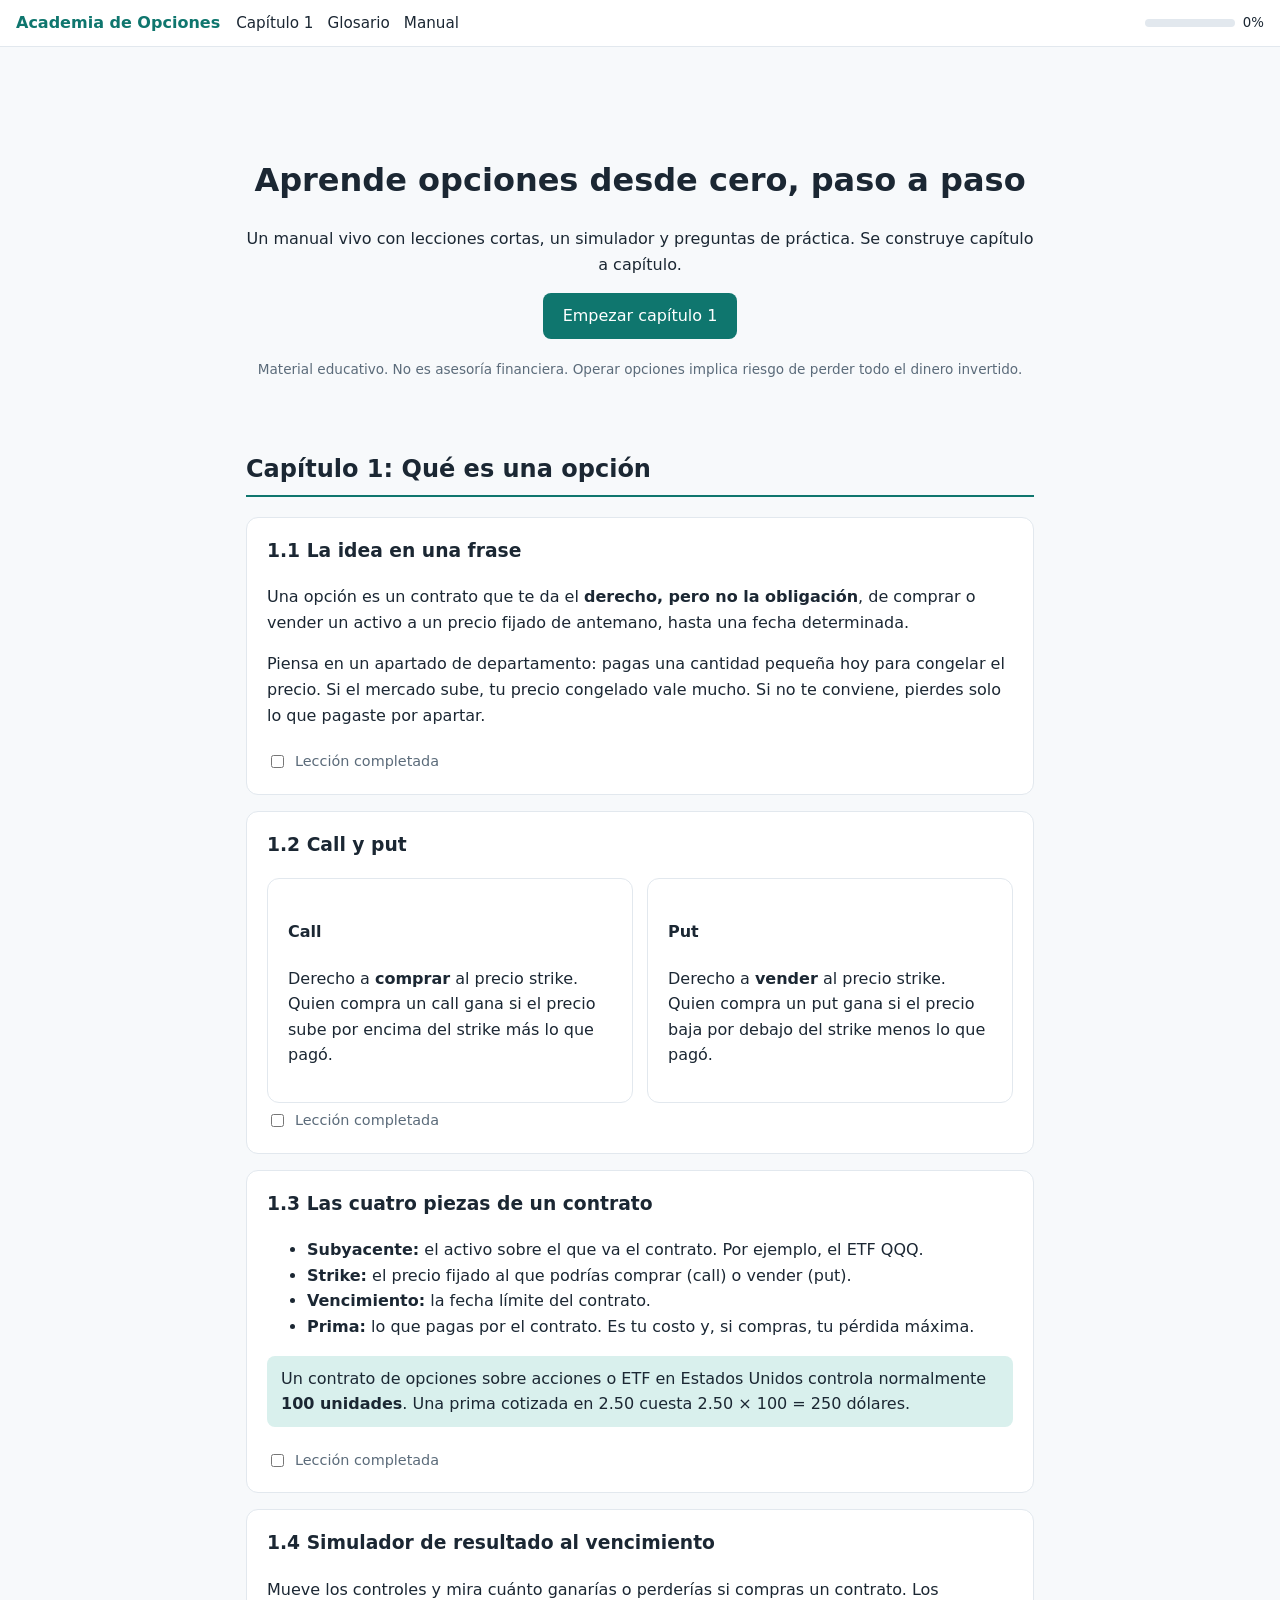
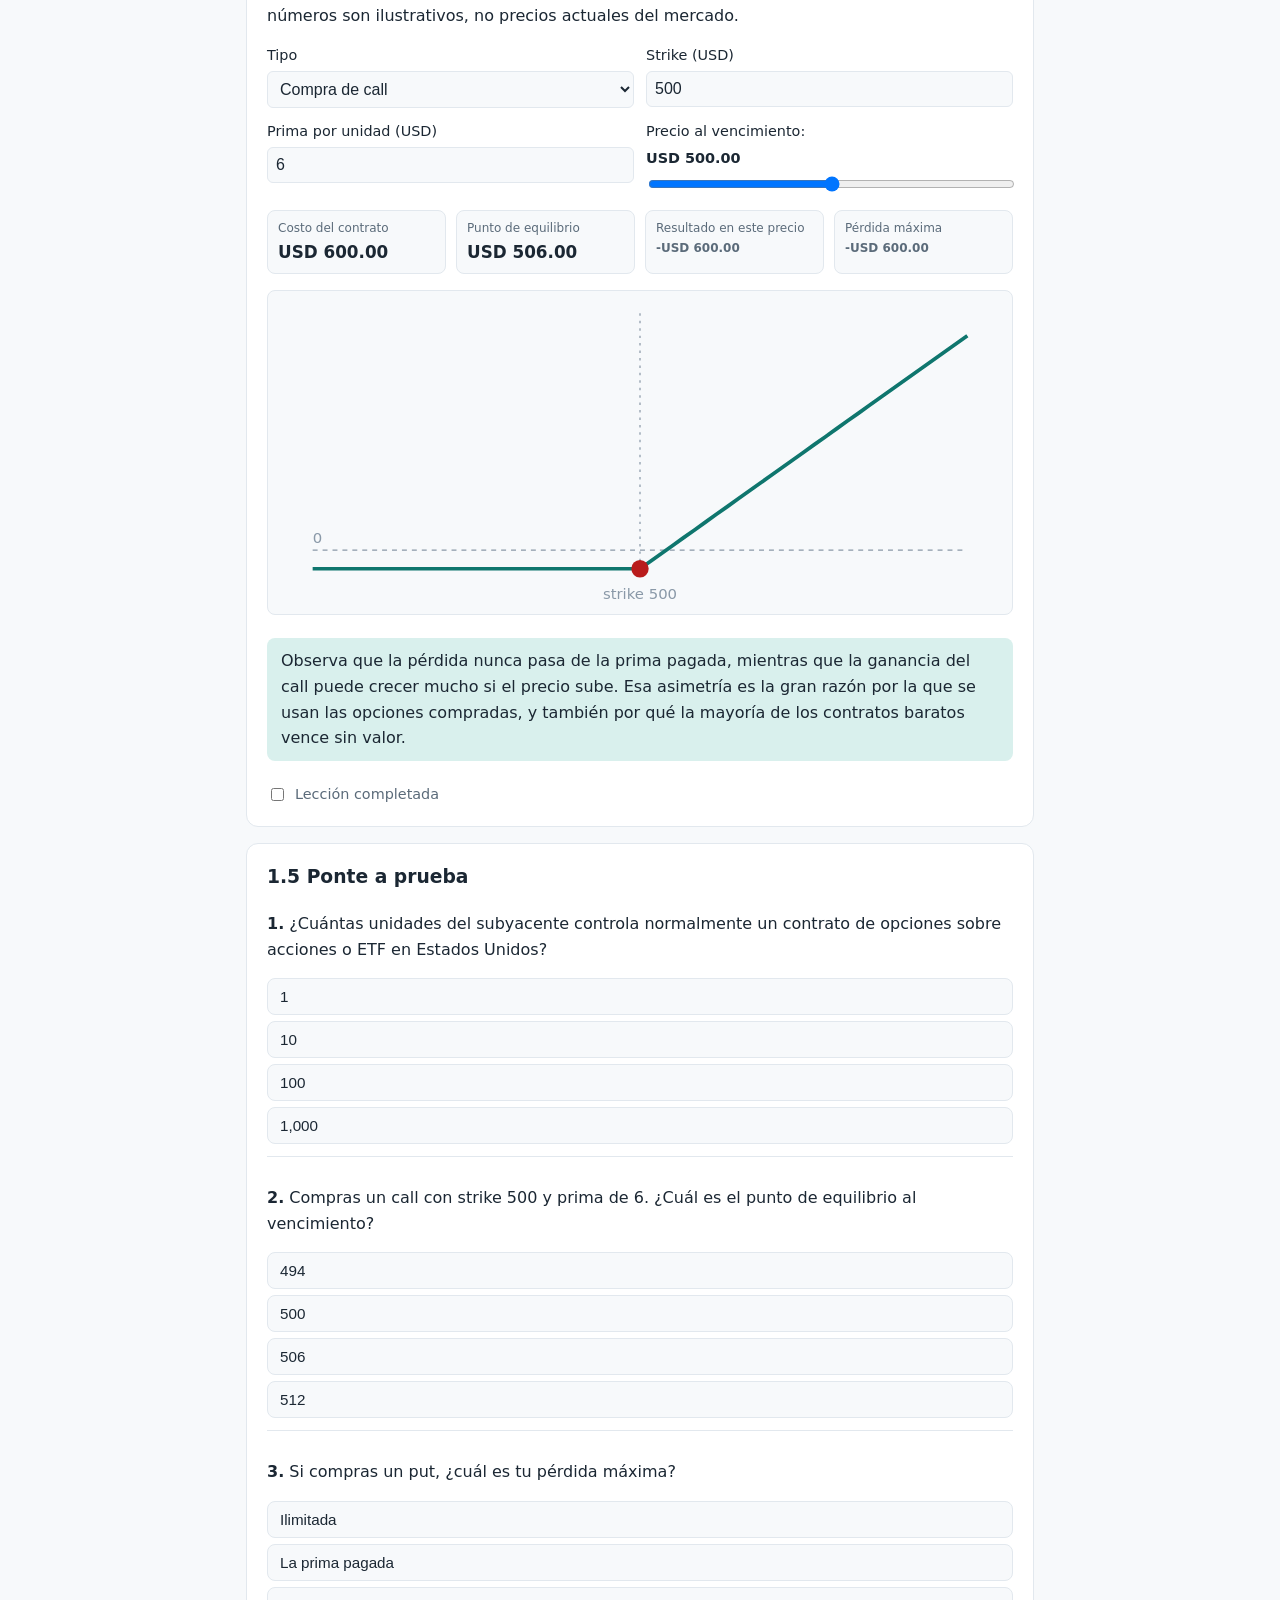
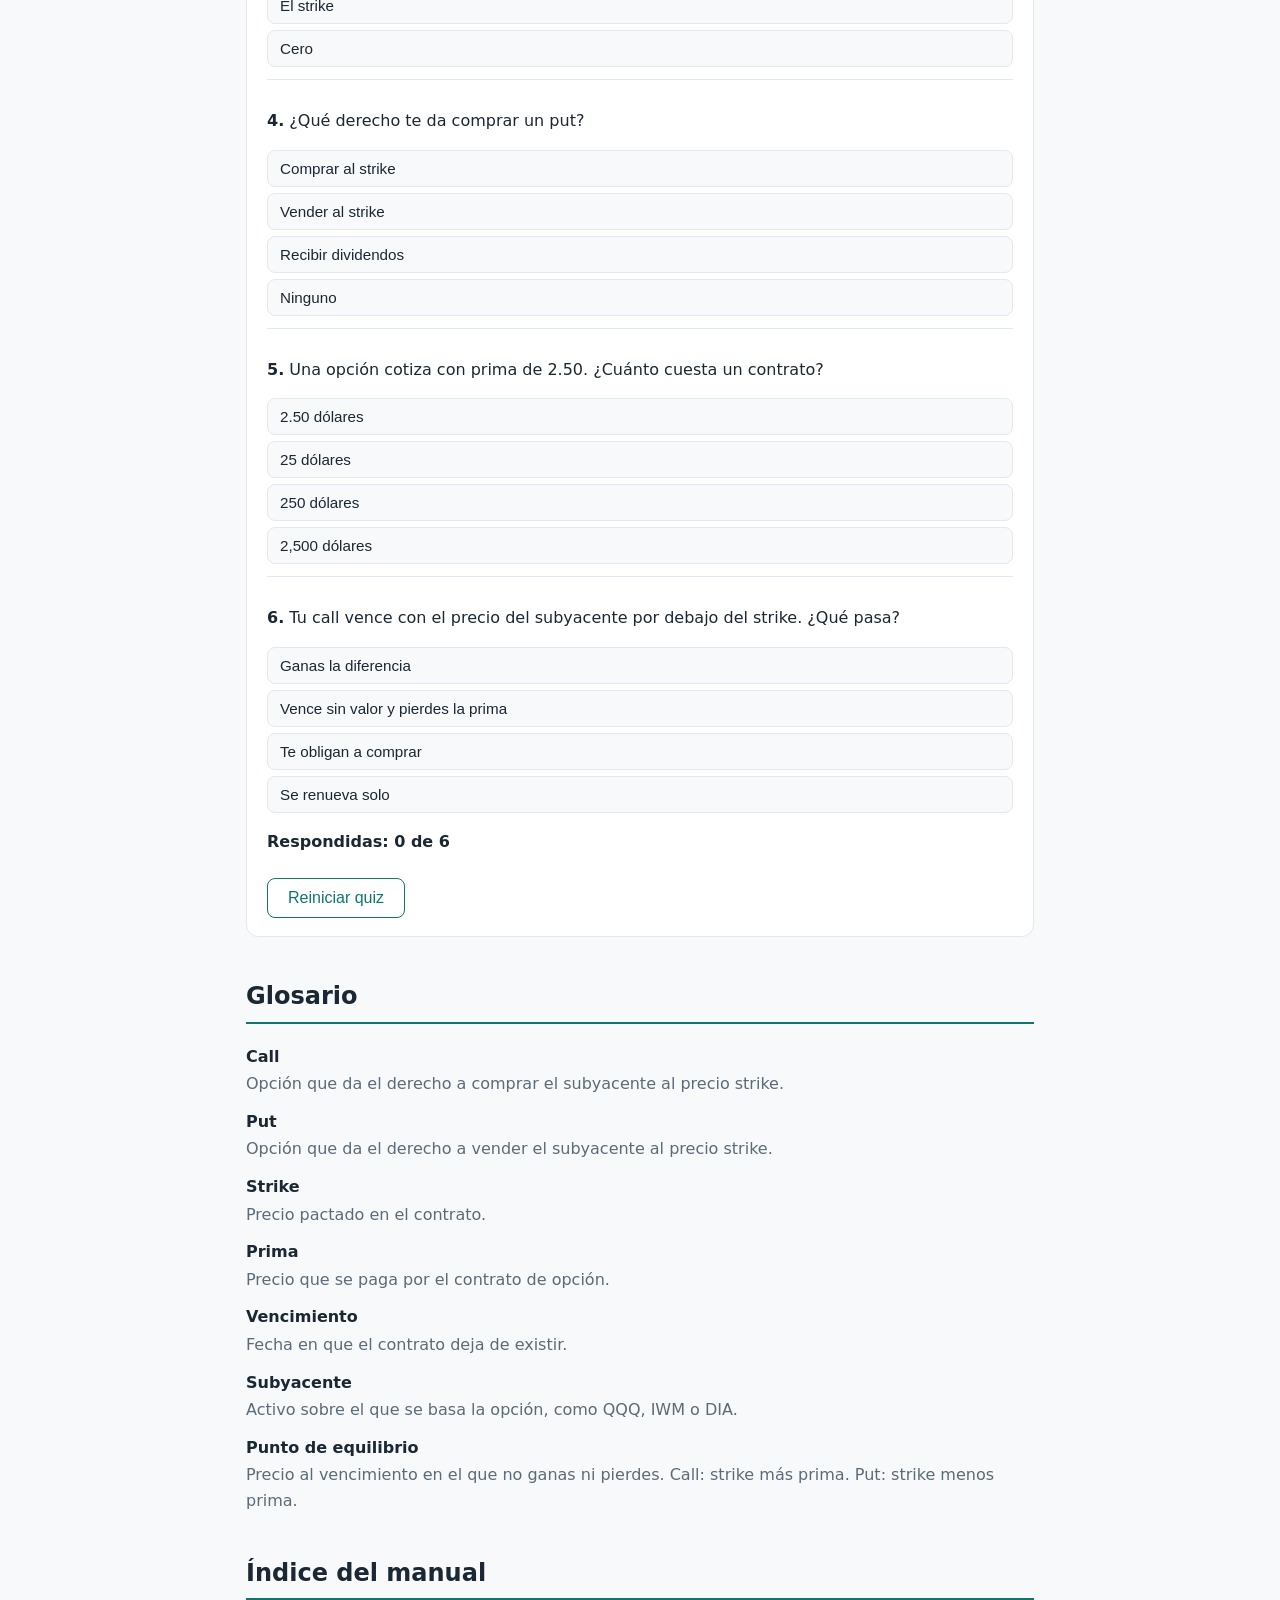
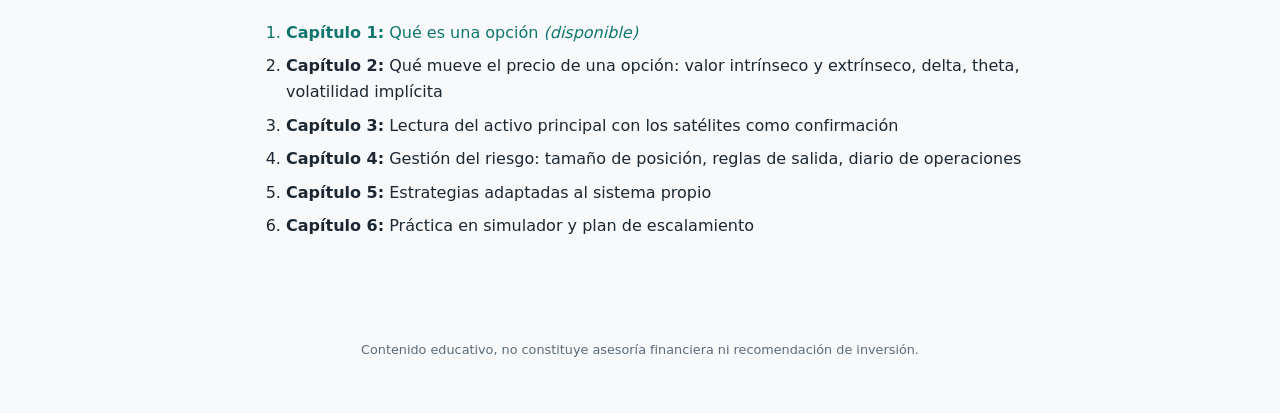
==== index.html @ bc7ed842 "Add files via upload" ====
<!doctype html>
<html lang="es">
<head>
  <meta charset="utf-8">
  <meta name="viewport" content="width=device-width, initial-scale=1">
  <title>Academia de Opciones</title>
  <meta name="description" content="Manual interactivo para aprender trading de opciones paso a paso.">
  <link rel="stylesheet" href="styles.css">
</head>
<body>
  <header class="topbar">
    <a class="brand" href="#inicio">Academia de Opciones</a>
    <nav>
      <a href="#cap1">Capítulo 1</a>
      <a href="#glosario">Glosario</a>
      <a href="#manual">Manual</a>
    </nav>
    <div class="progress-wrap" title="Tu progreso">
      <div class="progress-bar"><span id="progressFill"></span></div>
      <small id="progressText">0%</small>
    </div>
  </header>

  <main>
    <section id="inicio" class="hero">
      <h1>Aprende opciones desde cero, paso a paso</h1>
      <p>Un manual vivo con lecciones cortas, un simulador y preguntas de práctica. Se construye capítulo a capítulo.</p>
      <a class="btn" href="#cap1">Empezar capítulo 1</a>
      <p class="notice">Material educativo. No es asesoría financiera. Operar opciones implica riesgo de perder todo el dinero invertido.</p>
    </section>

    <section id="cap1">
      <h2>Capítulo 1: Qué es una opción</h2>

      <article class="lesson" data-lesson="1.1">
        <h3>1.1 La idea en una frase</h3>
        <p>Una opción es un contrato que te da el <strong>derecho, pero no la obligación</strong>, de comprar o vender un activo a un precio fijado de antemano, hasta una fecha determinada.</p>
        <p>Piensa en un apartado de departamento: pagas una cantidad pequeña hoy para congelar el precio. Si el mercado sube, tu precio congelado vale mucho. Si no te conviene, pierdes solo lo que pagaste por apartar.</p>
        <label class="done"><input type="checkbox"> Lección completada</label>
      </article>

      <article class="lesson" data-lesson="1.2">
        <h3>1.2 Call y put</h3>
        <div class="grid2">
          <div class="card">
            <h4>Call</h4>
            <p>Derecho a <strong>comprar</strong> al precio strike. Quien compra un call gana si el precio sube por encima del strike más lo que pagó.</p>
          </div>
          <div class="card">
            <h4>Put</h4>
            <p>Derecho a <strong>vender</strong> al precio strike. Quien compra un put gana si el precio baja por debajo del strike menos lo que pagó.</p>
          </div>
        </div>
        <label class="done"><input type="checkbox"> Lección completada</label>
      </article>

      <article class="lesson" data-lesson="1.3">
        <h3>1.3 Las cuatro piezas de un contrato</h3>
        <ul>
          <li><strong>Subyacente:</strong> el activo sobre el que va el contrato. Por ejemplo, el ETF QQQ.</li>
          <li><strong>Strike:</strong> el precio fijado al que podrías comprar (call) o vender (put).</li>
          <li><strong>Vencimiento:</strong> la fecha límite del contrato.</li>
          <li><strong>Prima:</strong> lo que pagas por el contrato. Es tu costo y, si compras, tu pérdida máxima.</li>
        </ul>
        <p class="tip">Un contrato de opciones sobre acciones o ETF en Estados Unidos controla normalmente <strong>100 unidades</strong>. Una prima cotizada en 2.50 cuesta 2.50 × 100 = 250 dólares.</p>
        <label class="done"><input type="checkbox"> Lección completada</label>
      </article>

      <article class="lesson" data-lesson="1.4">
        <h3>1.4 Simulador de resultado al vencimiento</h3>
        <p>Mueve los controles y mira cuánto ganarías o perderías si compras un contrato. Los números son ilustrativos, no precios actuales del mercado.</p>
        <div class="sim">
          <div class="controls">
            <label>Tipo
              <select id="simType">
                <option value="call">Compra de call</option>
                <option value="put">Compra de put</option>
              </select>
            </label>
            <label>Strike (USD)
              <input id="simStrike" type="number" value="500" min="1" step="1">
            </label>
            <label>Prima por unidad (USD)
              <input id="simPrem" type="number" value="6" min="0.01" step="0.05">
            </label>
            <label>Precio al vencimiento: <strong id="simPriceLabel"></strong>
              <input id="simPrice" type="range">
            </label>
          </div>
          <div class="results">
            <div><span>Costo del contrato</span><strong id="rCost"></strong></div>
            <div><span>Punto de equilibrio</span><strong id="rBE"></strong></div>
            <div><span>Resultado en este precio</span><strong id="rPnL"></strong></div>
            <div><span>Pérdida máxima</span><strong id="rMaxLoss"></strong></div>
          </div>
          <svg id="simChart" viewBox="0 0 600 260" role="img" aria-label="Gráfica de ganancia o pérdida al vencimiento"></svg>
        </div>
        <p class="tip">Observa que la pérdida nunca pasa de la prima pagada, mientras que la ganancia del call puede crecer mucho si el precio sube. Esa asimetría es la gran razón por la que se usan las opciones compradas, y también por qué la mayoría de los contratos baratos vence sin valor.</p>
        <label class="done"><input type="checkbox"> Lección completada</label>
      </article>

      <article class="lesson" data-lesson="1.5">
        <h3>1.5 Ponte a prueba</h3>
        <div id="quiz"></div>
        <p id="quizScore" class="score"></p>
        <button class="btn secondary" id="quizReset" type="button">Reiniciar quiz</button>
      </article>
    </section>

    <section id="glosario">
      <h2>Glosario</h2>
      <dl>
        <dt>Call</dt><dd>Opción que da el derecho a comprar el subyacente al precio strike.</dd>
        <dt>Put</dt><dd>Opción que da el derecho a vender el subyacente al precio strike.</dd>
        <dt>Strike</dt><dd>Precio pactado en el contrato.</dd>
        <dt>Prima</dt><dd>Precio que se paga por el contrato de opción.</dd>
        <dt>Vencimiento</dt><dd>Fecha en que el contrato deja de existir.</dd>
        <dt>Subyacente</dt><dd>Activo sobre el que se basa la opción, como QQQ, IWM o DIA.</dd>
        <dt>Punto de equilibrio</dt><dd>Precio al vencimiento en el que no ganas ni pierdes. Call: strike más prima. Put: strike menos prima.</dd>
      </dl>
    </section>

    <section id="manual">
      <h2>Índice del manual</h2>
      <ol class="roadmap">
        <li class="open"><strong>Capítulo 1:</strong> Qué es una opción <em>(disponible)</em></li>
        <li><strong>Capítulo 2:</strong> Qué mueve el precio de una opción: valor intrínseco y extrínseco, delta, theta, volatilidad implícita</li>
        <li><strong>Capítulo 3:</strong> Lectura del activo principal con los satélites como confirmación</li>
        <li><strong>Capítulo 4:</strong> Gestión del riesgo: tamaño de posición, reglas de salida, diario de operaciones</li>
        <li><strong>Capítulo 5:</strong> Estrategias adaptadas al sistema propio</li>
        <li><strong>Capítulo 6:</strong> Práctica en simulador y plan de escalamiento</li>
      </ol>
    </section>
  </main>

  <footer>
    <p>Contenido educativo, no constituye asesoría financiera ni recomendación de inversión.</p>
  </footer>

  <script src="app.js"></script>
</body>
</html>
---- styles.css ----
:root {
  --bg: #f7f9fb;
  --card: #ffffff;
  --ink: #1b2733;
  --muted: #5b6b7a;
  --accent: #0f766e;
  --accent-soft: #d9f0ed;
  --good: #15803d;
  --bad: #b91c1c;
  --line: #e2e8ee;
}
@media (prefers-color-scheme: dark) {
  :root {
    --bg: #0f1720;
    --card: #17212c;
    --ink: #e6edf3;
    --muted: #9fb0c0;
    --accent: #2dd4bf;
    --accent-soft: #12332f;
    --good: #4ade80;
    --bad: #f87171;
    --line: #26323f;
  }
}
* { box-sizing: border-box; }
html { scroll-behavior: smooth; }
body {
  margin: 0;
  font-family: system-ui, -apple-system, "Segoe UI", Roboto, sans-serif;
  background: var(--bg);
  color: var(--ink);
  line-height: 1.6;
}
.topbar {
  position: sticky; top: 0; z-index: 10;
  display: flex; align-items: center; gap: 16px; flex-wrap: wrap;
  padding: 10px 16px;
  background: var(--card);
  border-bottom: 1px solid var(--line);
}
.brand { font-weight: 700; color: var(--accent); text-decoration: none; }
.topbar nav { display: flex; gap: 14px; flex: 1; }
.topbar nav a { color: var(--ink); text-decoration: none; font-size: 0.95rem; }
.progress-wrap { display: flex; align-items: center; gap: 8px; }
.progress-bar { width: 90px; height: 8px; background: var(--line); border-radius: 99px; overflow: hidden; }
.progress-bar span { display: block; height: 100%; width: 0; background: var(--accent); transition: width .3s; }
main { max-width: 820px; margin: 0 auto; padding: 0 16px 48px; }
section { margin-top: 40px; }
h1 { font-size: 2rem; line-height: 1.2; }
h2 { font-size: 1.5rem; border-bottom: 2px solid var(--accent); padding-bottom: 6px; }
h3 { margin-top: 0; }
.hero { text-align: center; padding: 48px 0 16px; }
.btn {
  display: inline-block; padding: 10px 20px; border: 0; border-radius: 8px;
  background: var(--accent); color: #fff; font-size: 1rem; cursor: pointer; text-decoration: none;
}
.btn.secondary { background: transparent; color: var(--accent); border: 1px solid var(--accent); margin-top: 8px; }
@media (prefers-color-scheme: dark) { .btn { color: #06201d; } }
.notice { color: var(--muted); font-size: 0.85rem; margin-top: 20px; }
.lesson, .card {
  background: var(--card); border: 1px solid var(--line); border-radius: 12px; padding: 18px 20px; margin: 16px 0;
}
.card { margin: 0; }
.grid2 { display: grid; grid-template-columns: 1fr 1fr; gap: 14px; }
@media (max-width: 600px) { .grid2 { grid-template-columns: 1fr; } }
.tip { background: var(--accent-soft); border-radius: 8px; padding: 10px 14px; }
.done { display: inline-flex; gap: 8px; align-items: center; color: var(--muted); font-size: 0.9rem; margin-top: 6px; }
.sim .controls { display: grid; grid-template-columns: 1fr 1fr; gap: 12px; }
@media (max-width: 600px) { .sim .controls { grid-template-columns: 1fr; } }
.sim label { display: flex; flex-direction: column; gap: 4px; font-size: 0.9rem; }
.sim input[type=number], .sim select {
  padding: 8px; border: 1px solid var(--line); border-radius: 6px; background: var(--bg); color: var(--ink); font-size: 1rem;
}
.sim input[type=range] { width: 100%; }
.results { display: grid; grid-template-columns: repeat(2, 1fr); gap: 10px; margin: 16px 0; }
@media (min-width: 700px) { .results { grid-template-columns: repeat(4, 1fr); } }
.results div { background: var(--bg); border: 1px solid var(--line); border-radius: 8px; padding: 8px 10px; }
.results span { display: block; font-size: 0.75rem; color: var(--muted); }
.results strong { font-size: 1.05rem; }
.pos { color: var(--good); }
.neg { color: var(--bad); }
#simChart { width: 100%; height: auto; background: var(--bg); border: 1px solid var(--line); border-radius: 8px; }
.q { border-top: 1px solid var(--line); padding-top: 12px; margin-top: 12px; }
.q:first-child { border-top: 0; margin-top: 0; padding-top: 0; }
.q .opt { display: block; width: 100%; text-align: left; margin: 6px 0; padding: 9px 12px; border: 1px solid var(--line); border-radius: 8px; background: var(--bg); color: var(--ink); font-size: 0.95rem; cursor: pointer; }
.q .opt.right { border-color: var(--good); background: var(--accent-soft); }
.q .opt.wrong { border-color: var(--bad); }
.q .why { font-size: 0.9rem; color: var(--muted); margin: 6px 0 0; }
.score { font-weight: 700; }
dt { font-weight: 700; margin-top: 12px; }
dd { margin: 2px 0 0; color: var(--muted); }
.roadmap li { margin: 8px 0; }
.roadmap li.open { color: var(--accent); }
footer { text-align: center; color: var(--muted); font-size: 0.8rem; padding: 24px 16px 40px; }
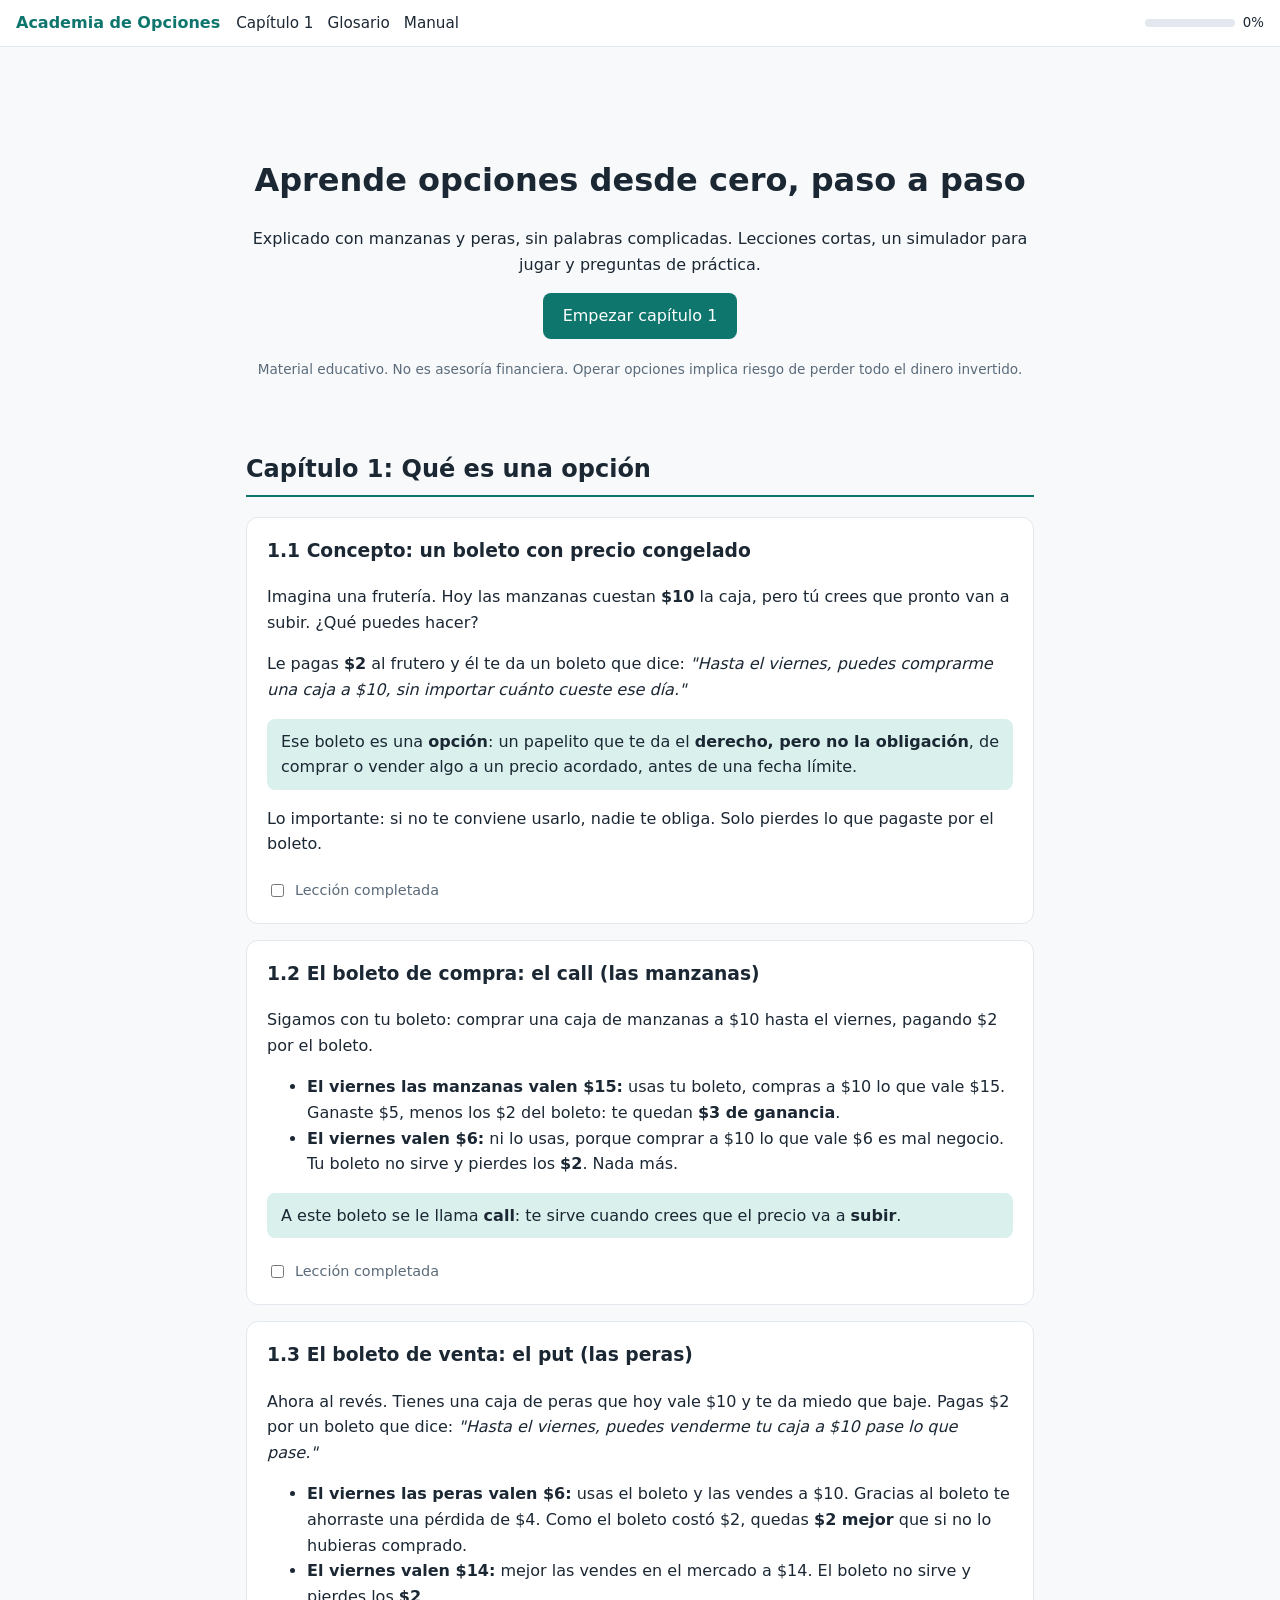
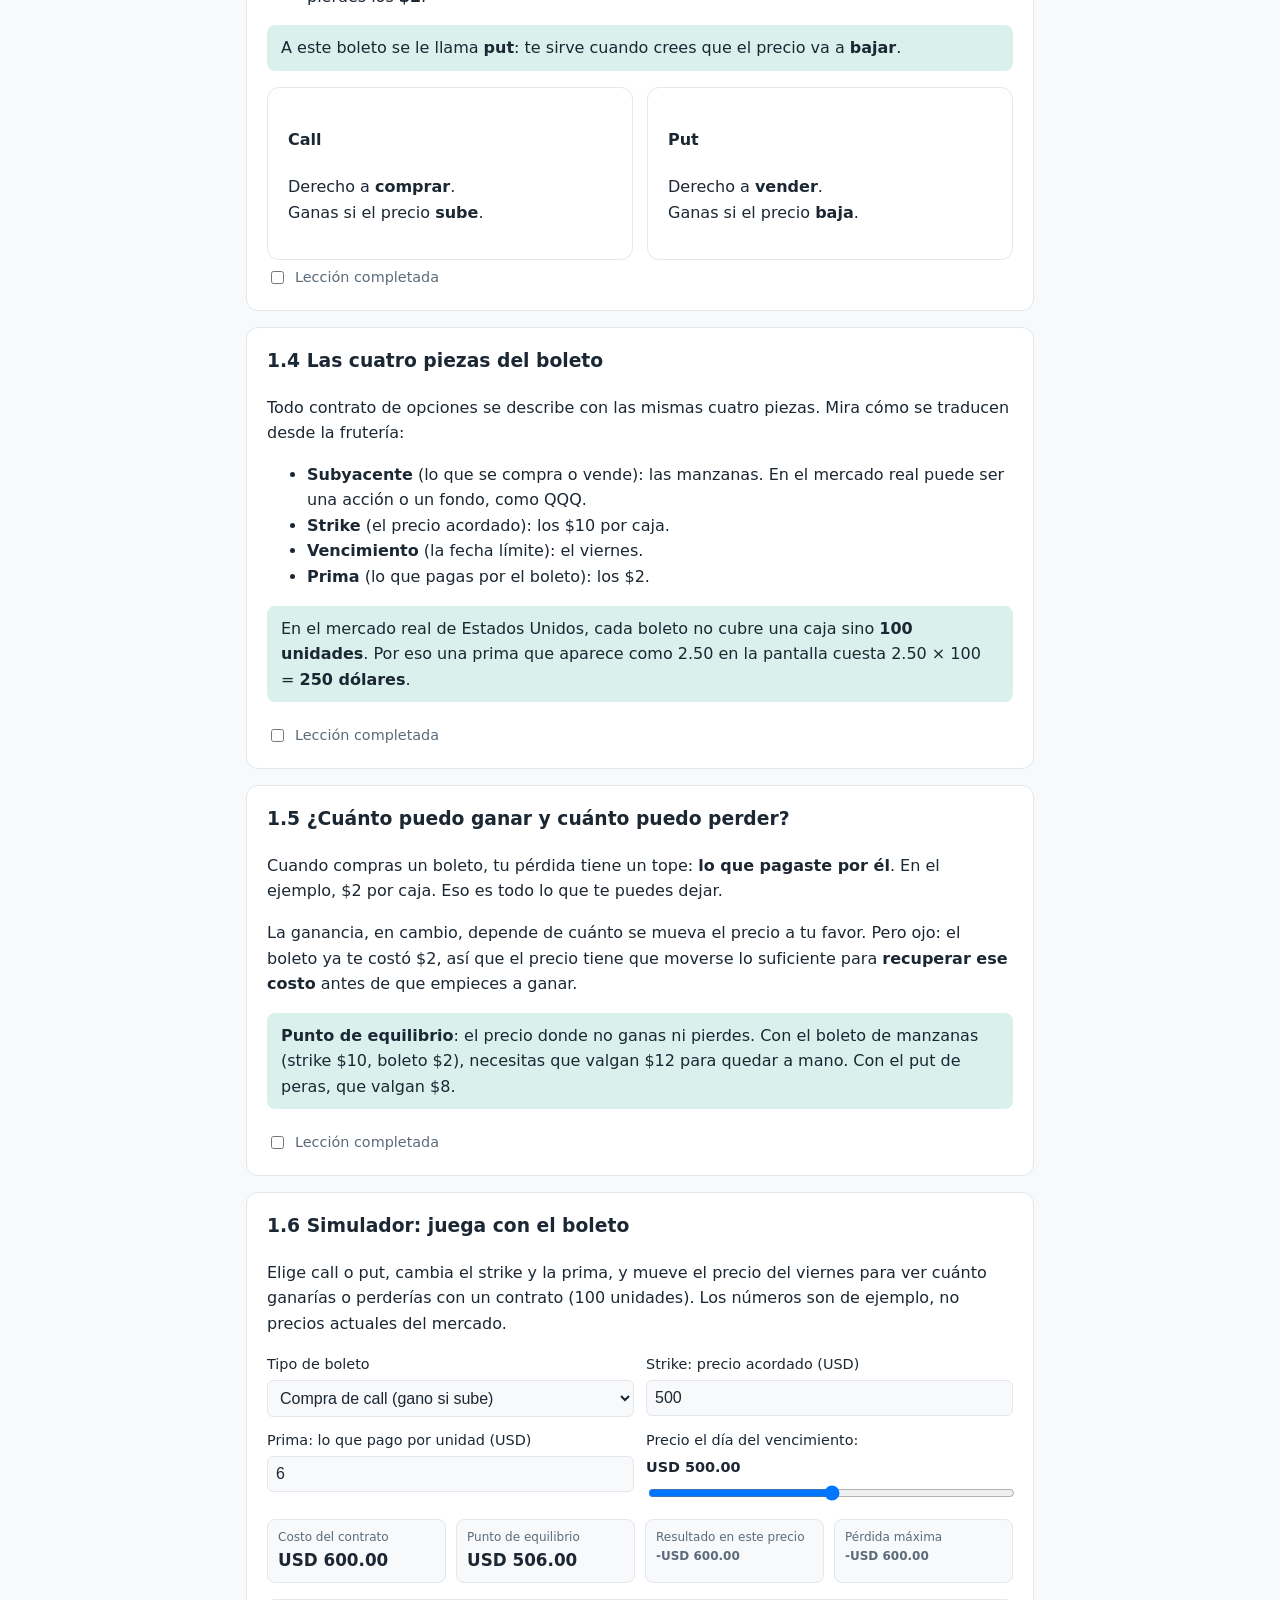
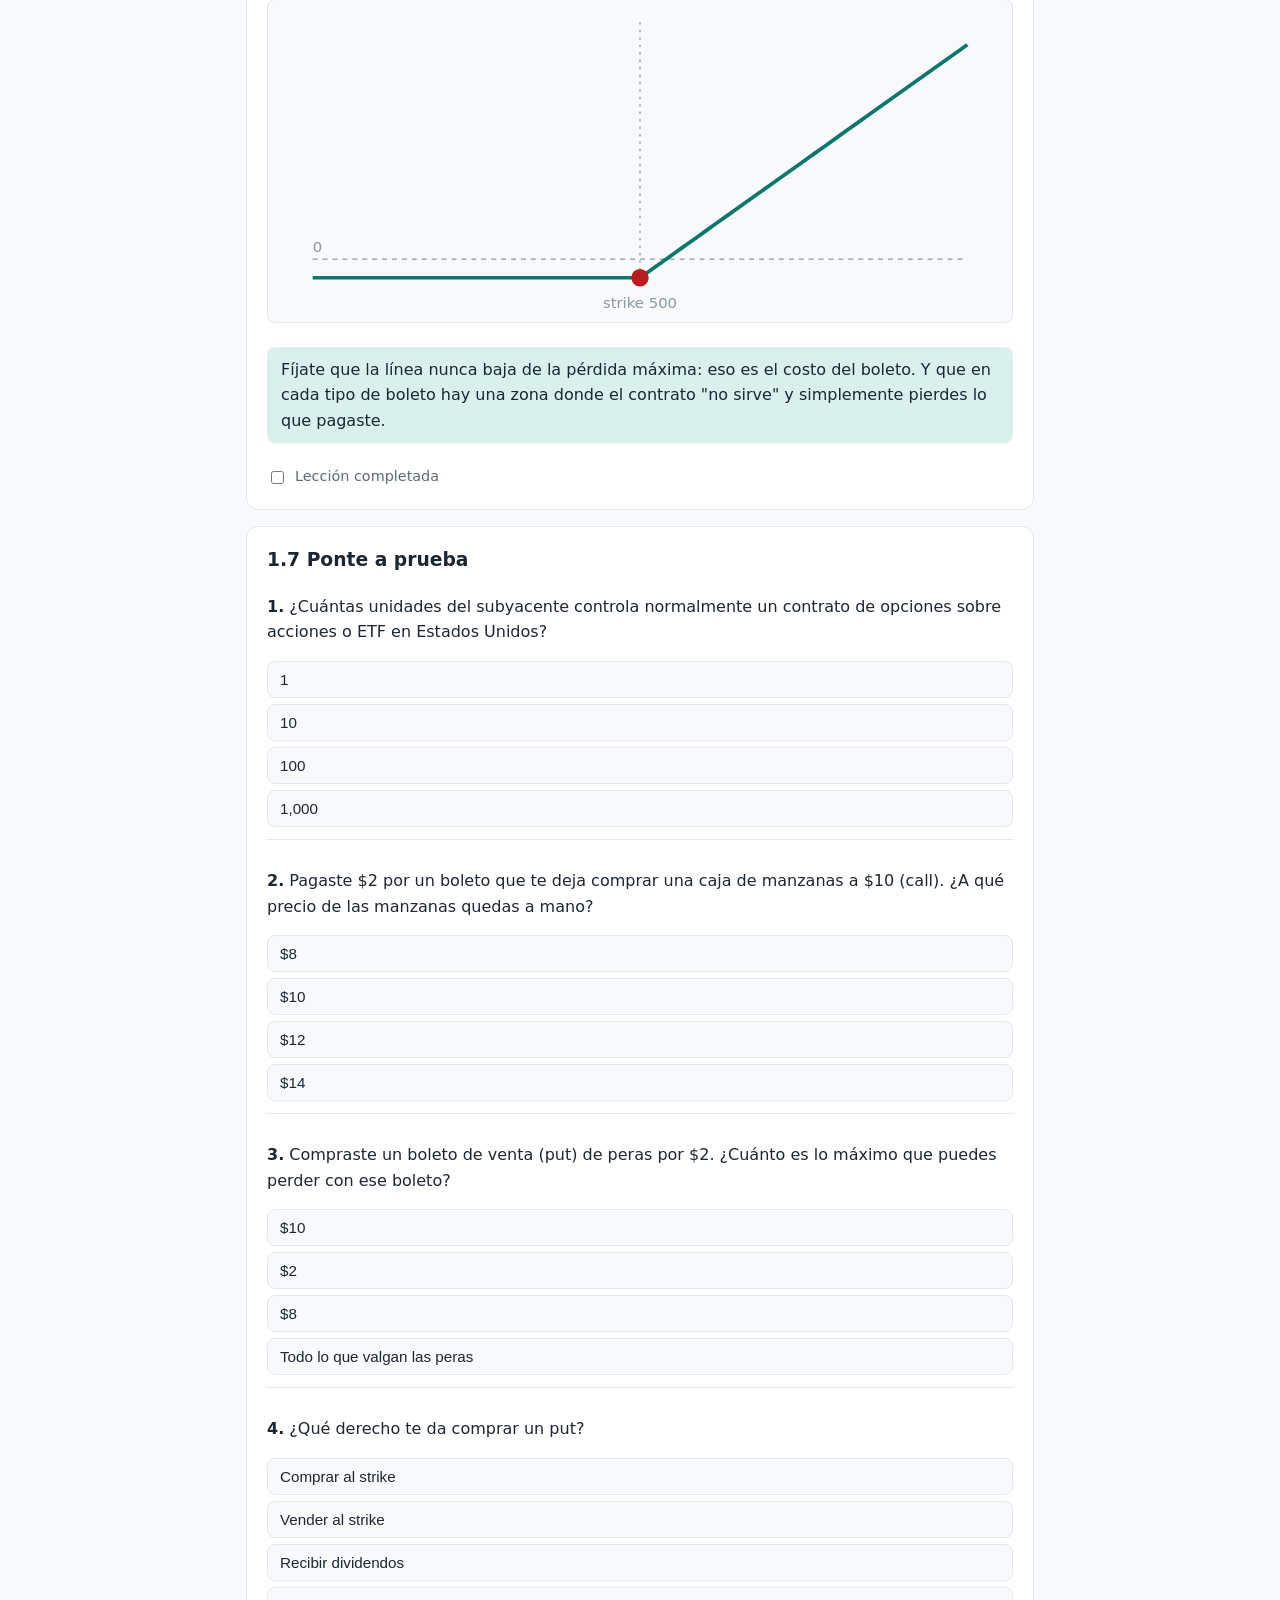
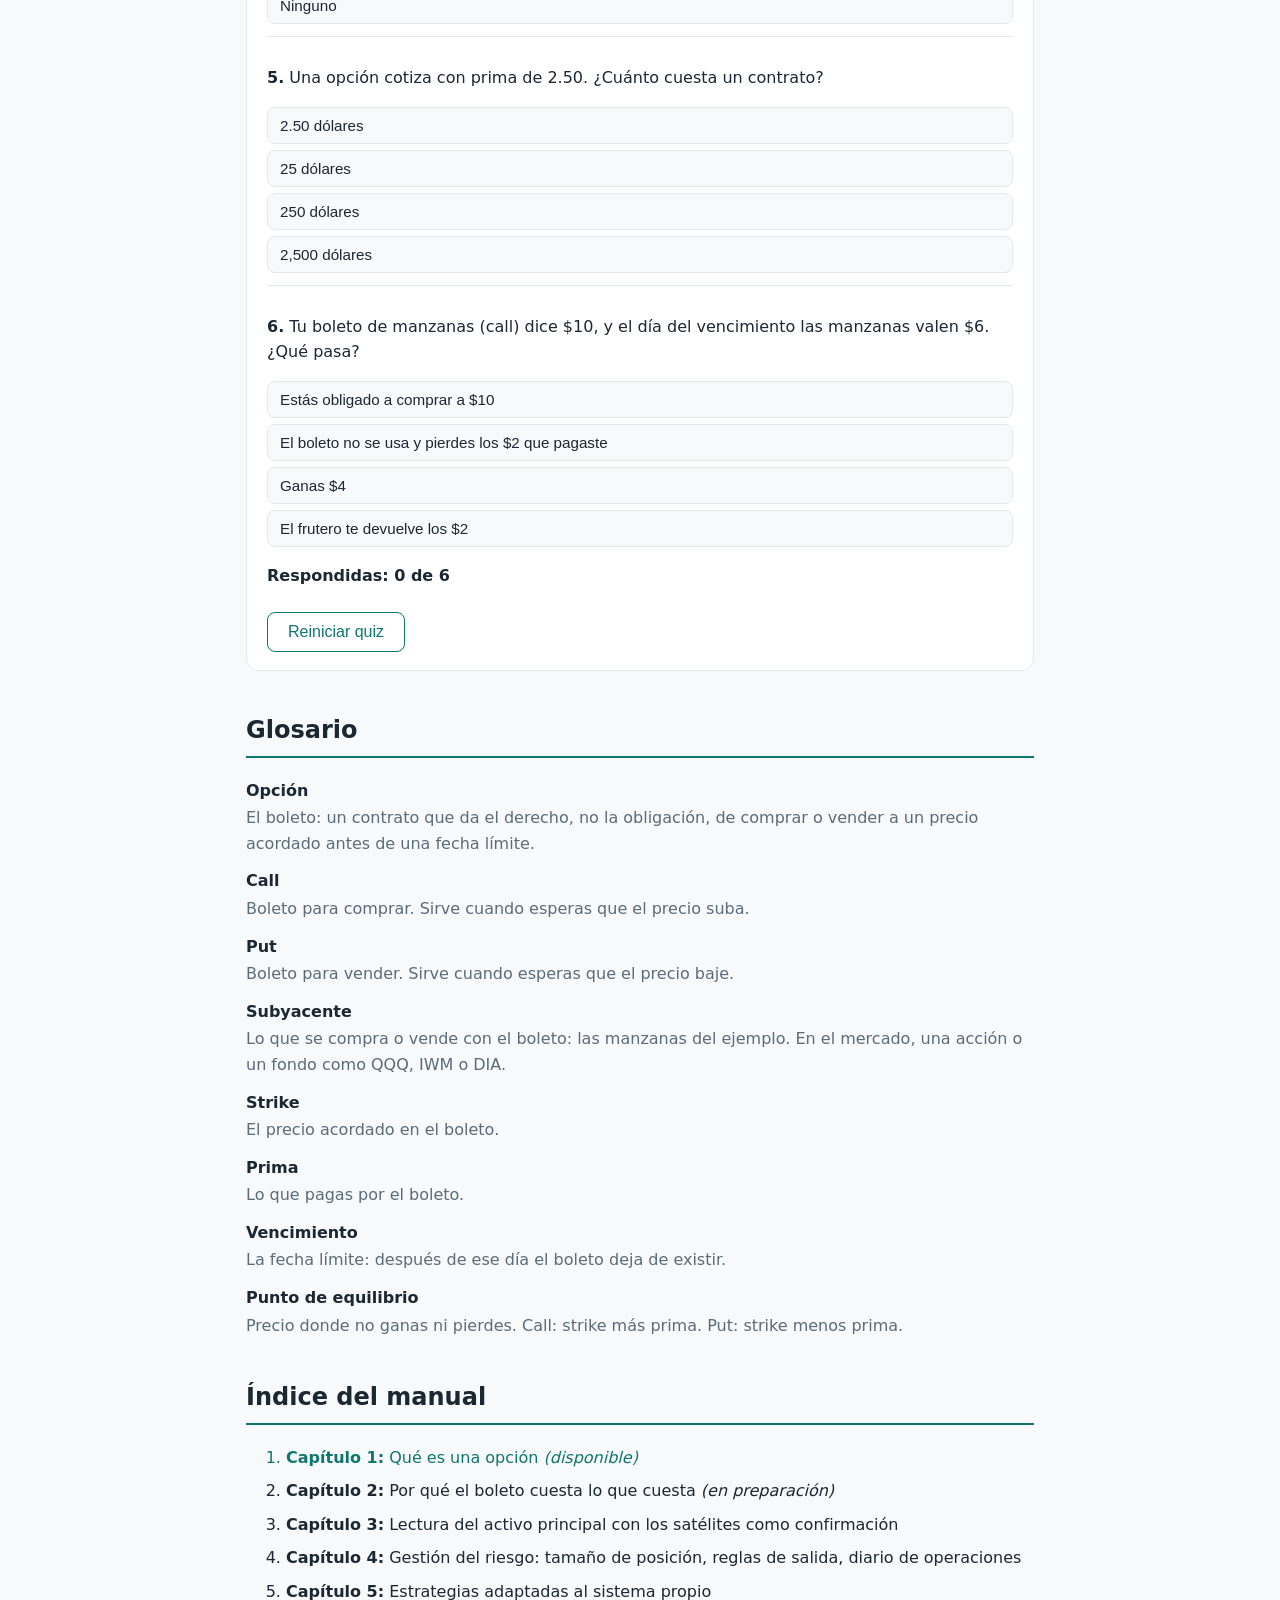
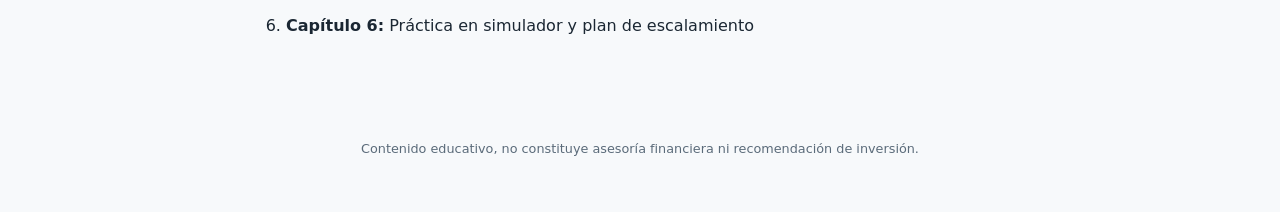
==== commit 7cb8e182: "Reescribe capítulo 1 con ejemplo de frutería (manzanas y peras) Concepto genérico en lugar del ejemp" ====
--- a/index.html
+++ b/index.html
@@ -4,7 +4,7 @@
   <meta charset="utf-8">
   <meta name="viewport" content="width=device-width, initial-scale=1">
   <title>Academia de Opciones</title>
-  <meta name="description" content="Manual interactivo para aprender trading de opciones paso a paso.">
+  <meta name="description" content="Manual interactivo para aprender trading de opciones desde cero, con ejemplos sencillos.">
   <link rel="stylesheet" href="styles.css">
 </head>
 <body>
@@ -24,7 +24,7 @@
   <main>
     <section id="inicio" class="hero">
       <h1>Aprende opciones desde cero, paso a paso</h1>
-      <p>Un manual vivo con lecciones cortas, un simulador y preguntas de práctica. Se construye capítulo a capítulo.</p>
+      <p>Explicado con manzanas y peras, sin palabras complicadas. Lecciones cortas, un simulador para jugar y preguntas de práctica.</p>
       <a class="btn" href="#cap1">Empezar capítulo 1</a>
       <p class="notice">Material educativo. No es asesoría financiera. Operar opciones implica riesgo de perder todo el dinero invertido.</p>
     </section>
@@ -33,57 +33,79 @@
       <h2>Capítulo 1: Qué es una opción</h2>
 
       <article class="lesson" data-lesson="1.1">
-        <h3>1.1 La idea en una frase</h3>
-        <p>Una opción es un contrato que te da el <strong>derecho, pero no la obligación</strong>, de comprar o vender un activo a un precio fijado de antemano, hasta una fecha determinada.</p>
-        <p>Piensa en un apartado de departamento: pagas una cantidad pequeña hoy para congelar el precio. Si el mercado sube, tu precio congelado vale mucho. Si no te conviene, pierdes solo lo que pagaste por apartar.</p>
+        <h3>1.1 Concepto: un boleto con precio congelado</h3>
+        <p>Imagina una frutería. Hoy las manzanas cuestan <strong>$10</strong> la caja, pero tú crees que pronto van a subir. ¿Qué puedes hacer?</p>
+        <p>Le pagas <strong>$2</strong> al frutero y él te da un boleto que dice: <em>"Hasta el viernes, puedes comprarme una caja a $10, sin importar cuánto cueste ese día."</em></p>
+        <p class="tip">Ese boleto es una <strong>opción</strong>: un papelito que te da el <strong>derecho, pero no la obligación</strong>, de comprar o vender algo a un precio acordado, antes de una fecha límite.</p>
+        <p>Lo importante: si no te conviene usarlo, nadie te obliga. Solo pierdes lo que pagaste por el boleto.</p>
         <label class="done"><input type="checkbox"> Lección completada</label>
       </article>
 
       <article class="lesson" data-lesson="1.2">
-        <h3>1.2 Call y put</h3>
+        <h3>1.2 El boleto de compra: el call (las manzanas)</h3>
+        <p>Sigamos con tu boleto: comprar una caja de manzanas a $10 hasta el viernes, pagando $2 por el boleto.</p>
+        <ul>
+          <li><strong>El viernes las manzanas valen $15:</strong> usas tu boleto, compras a $10 lo que vale $15. Ganaste $5, menos los $2 del boleto: te quedan <strong>$3 de ganancia</strong>.</li>
+          <li><strong>El viernes valen $6:</strong> ni lo usas, porque comprar a $10 lo que vale $6 es mal negocio. Tu boleto no sirve y pierdes los <strong>$2</strong>. Nada más.</li>
+        </ul>
+        <p class="tip">A este boleto se le llama <strong>call</strong>: te sirve cuando crees que el precio va a <strong>subir</strong>.</p>
+        <label class="done"><input type="checkbox"> Lección completada</label>
+      </article>
+
+      <article class="lesson" data-lesson="1.3">
+        <h3>1.3 El boleto de venta: el put (las peras)</h3>
+        <p>Ahora al revés. Tienes una caja de peras que hoy vale $10 y te da miedo que baje. Pagas $2 por un boleto que dice: <em>"Hasta el viernes, puedes venderme tu caja a $10 pase lo que pase."</em></p>
+        <ul>
+          <li><strong>El viernes las peras valen $6:</strong> usas el boleto y las vendes a $10. Gracias al boleto te ahorraste una pérdida de $4. Como el boleto costó $2, quedas <strong>$2 mejor</strong> que si no lo hubieras comprado.</li>
+          <li><strong>El viernes valen $14:</strong> mejor las vendes en el mercado a $14. El boleto no sirve y pierdes los <strong>$2</strong>.</li>
+        </ul>
+        <p class="tip">A este boleto se le llama <strong>put</strong>: te sirve cuando crees que el precio va a <strong>bajar</strong>.</p>
         <div class="grid2">
-          <div class="card">
-            <h4>Call</h4>
-            <p>Derecho a <strong>comprar</strong> al precio strike. Quien compra un call gana si el precio sube por encima del strike más lo que pagó.</p>
-          </div>
-          <div class="card">
-            <h4>Put</h4>
-            <p>Derecho a <strong>vender</strong> al precio strike. Quien compra un put gana si el precio baja por debajo del strike menos lo que pagó.</p>
-          </div>
+          <div class="card"><h4>Call</h4><p>Derecho a <strong>comprar</strong>.<br>Ganas si el precio <strong>sube</strong>.</p></div>
+          <div class="card"><h4>Put</h4><p>Derecho a <strong>vender</strong>.<br>Ganas si el precio <strong>baja</strong>.</p></div>
         </div>
         <label class="done"><input type="checkbox"> Lección completada</label>
       </article>
 
-      <article class="lesson" data-lesson="1.3">
-        <h3>1.3 Las cuatro piezas de un contrato</h3>
+      <article class="lesson" data-lesson="1.4">
+        <h3>1.4 Las cuatro piezas del boleto</h3>
+        <p>Todo contrato de opciones se describe con las mismas cuatro piezas. Mira cómo se traducen desde la frutería:</p>
         <ul>
-          <li><strong>Subyacente:</strong> el activo sobre el que va el contrato. Por ejemplo, el ETF QQQ.</li>
-          <li><strong>Strike:</strong> el precio fijado al que podrías comprar (call) o vender (put).</li>
-          <li><strong>Vencimiento:</strong> la fecha límite del contrato.</li>
-          <li><strong>Prima:</strong> lo que pagas por el contrato. Es tu costo y, si compras, tu pérdida máxima.</li>
+          <li><strong>Subyacente</strong> (lo que se compra o vende): las manzanas. En el mercado real puede ser una acción o un fondo, como QQQ.</li>
+          <li><strong>Strike</strong> (el precio acordado): los $10 por caja.</li>
+          <li><strong>Vencimiento</strong> (la fecha límite): el viernes.</li>
+          <li><strong>Prima</strong> (lo que pagas por el boleto): los $2.</li>
         </ul>
-        <p class="tip">Un contrato de opciones sobre acciones o ETF en Estados Unidos controla normalmente <strong>100 unidades</strong>. Una prima cotizada en 2.50 cuesta 2.50 × 100 = 250 dólares.</p>
+        <p class="tip">En el mercado real de Estados Unidos, cada boleto no cubre una caja sino <strong>100 unidades</strong>. Por eso una prima que aparece como 2.50 en la pantalla cuesta 2.50 × 100 = <strong>250 dólares</strong>.</p>
         <label class="done"><input type="checkbox"> Lección completada</label>
       </article>
 
-      <article class="lesson" data-lesson="1.4">
-        <h3>1.4 Simulador de resultado al vencimiento</h3>
-        <p>Mueve los controles y mira cuánto ganarías o perderías si compras un contrato. Los números son ilustrativos, no precios actuales del mercado.</p>
+      <article class="lesson" data-lesson="1.5">
+        <h3>1.5 ¿Cuánto puedo ganar y cuánto puedo perder?</h3>
+        <p>Cuando compras un boleto, tu pérdida tiene un tope: <strong>lo que pagaste por él</strong>. En el ejemplo, $2 por caja. Eso es todo lo que te puedes dejar.</p>
+        <p>La ganancia, en cambio, depende de cuánto se mueva el precio a tu favor. Pero ojo: el boleto ya te costó $2, así que el precio tiene que moverse lo suficiente para <strong>recuperar ese costo</strong> antes de que empieces a ganar.</p>
+        <p class="tip"><strong>Punto de equilibrio</strong>: el precio donde no ganas ni pierdes. Con el boleto de manzanas (strike $10, boleto $2), necesitas que valgan $12 para quedar a mano. Con el put de peras, que valgan $8.</p>
+        <label class="done"><input type="checkbox"> Lección completada</label>
+      </article>
+
+      <article class="lesson" data-lesson="1.6">
+        <h3>1.6 Simulador: juega con el boleto</h3>
+        <p>Elige call o put, cambia el strike y la prima, y mueve el precio del viernes para ver cuánto ganarías o perderías con un contrato (100 unidades). Los números son de ejemplo, no precios actuales del mercado.</p>
         <div class="sim">
           <div class="controls">
-            <label>Tipo
+            <label>Tipo de boleto
               <select id="simType">
-                <option value="call">Compra de call</option>
-                <option value="put">Compra de put</option>
+                <option value="call">Compra de call (gano si sube)</option>
+                <option value="put">Compra de put (gano si baja)</option>
               </select>
             </label>
-            <label>Strike (USD)
+            <label>Strike: precio acordado (USD)
               <input id="simStrike" type="number" value="500" min="1" step="1">
             </label>
-            <label>Prima por unidad (USD)
+            <label>Prima: lo que pago por unidad (USD)
               <input id="simPrem" type="number" value="6" min="0.01" step="0.05">
             </label>
-            <label>Precio al vencimiento: <strong id="simPriceLabel"></strong>
+            <label>Precio el día del vencimiento: <strong id="simPriceLabel"></strong>
               <input id="simPrice" type="range">
             </label>
           </div>
@@ -95,12 +117,12 @@
           </div>
           <svg id="simChart" viewBox="0 0 600 260" role="img" aria-label="Gráfica de ganancia o pérdida al vencimiento"></svg>
         </div>
-        <p class="tip">Observa que la pérdida nunca pasa de la prima pagada, mientras que la ganancia del call puede crecer mucho si el precio sube. Esa asimetría es la gran razón por la que se usan las opciones compradas, y también por qué la mayoría de los contratos baratos vence sin valor.</p>
+        <p class="tip">Fíjate que la línea nunca baja de la pérdida máxima: eso es el costo del boleto. Y que en cada tipo de boleto hay una zona donde el contrato "no sirve" y simplemente pierdes lo que pagaste.</p>
         <label class="done"><input type="checkbox"> Lección completada</label>
       </article>
 
-      <article class="lesson" data-lesson="1.5">
-        <h3>1.5 Ponte a prueba</h3>
+      <article class="lesson" data-lesson="1.7">
+        <h3>1.7 Ponte a prueba</h3>
         <div id="quiz"></div>
         <p id="quizScore" class="score"></p>
         <button class="btn secondary" id="quizReset" type="button">Reiniciar quiz</button>
@@ -110,13 +132,14 @@
     <section id="glosario">
       <h2>Glosario</h2>
       <dl>
-        <dt>Call</dt><dd>Opción que da el derecho a comprar el subyacente al precio strike.</dd>
-        <dt>Put</dt><dd>Opción que da el derecho a vender el subyacente al precio strike.</dd>
-        <dt>Strike</dt><dd>Precio pactado en el contrato.</dd>
-        <dt>Prima</dt><dd>Precio que se paga por el contrato de opción.</dd>
-        <dt>Vencimiento</dt><dd>Fecha en que el contrato deja de existir.</dd>
-        <dt>Subyacente</dt><dd>Activo sobre el que se basa la opción, como QQQ, IWM o DIA.</dd>
-        <dt>Punto de equilibrio</dt><dd>Precio al vencimiento en el que no ganas ni pierdes. Call: strike más prima. Put: strike menos prima.</dd>
+        <dt>Opción</dt><dd>El boleto: un contrato que da el derecho, no la obligación, de comprar o vender a un precio acordado antes de una fecha límite.</dd>
+        <dt>Call</dt><dd>Boleto para comprar. Sirve cuando esperas que el precio suba.</dd>
+        <dt>Put</dt><dd>Boleto para vender. Sirve cuando esperas que el precio baje.</dd>
+        <dt>Subyacente</dt><dd>Lo que se compra o vende con el boleto: las manzanas del ejemplo. En el mercado, una acción o un fondo como QQQ, IWM o DIA.</dd>
+        <dt>Strike</dt><dd>El precio acordado en el boleto.</dd>
+        <dt>Prima</dt><dd>Lo que pagas por el boleto.</dd>
+        <dt>Vencimiento</dt><dd>La fecha límite: después de ese día el boleto deja de existir.</dd>
+        <dt>Punto de equilibrio</dt><dd>Precio donde no ganas ni pierdes. Call: strike más prima. Put: strike menos prima.</dd>
       </dl>
     </section>
 
@@ -124,7 +147,7 @@
       <h2>Índice del manual</h2>
       <ol class="roadmap">
         <li class="open"><strong>Capítulo 1:</strong> Qué es una opción <em>(disponible)</em></li>
-        <li><strong>Capítulo 2:</strong> Qué mueve el precio de una opción: valor intrínseco y extrínseco, delta, theta, volatilidad implícita</li>
+        <li><strong>Capítulo 2:</strong> Por qué el boleto cuesta lo que cuesta <em>(en preparación)</em></li>
         <li><strong>Capítulo 3:</strong> Lectura del activo principal con los satélites como confirmación</li>
         <li><strong>Capítulo 4:</strong> Gestión del riesgo: tamaño de posición, reglas de salida, diario de operaciones</li>
         <li><strong>Capítulo 5:</strong> Estrategias adaptadas al sistema propio</li>
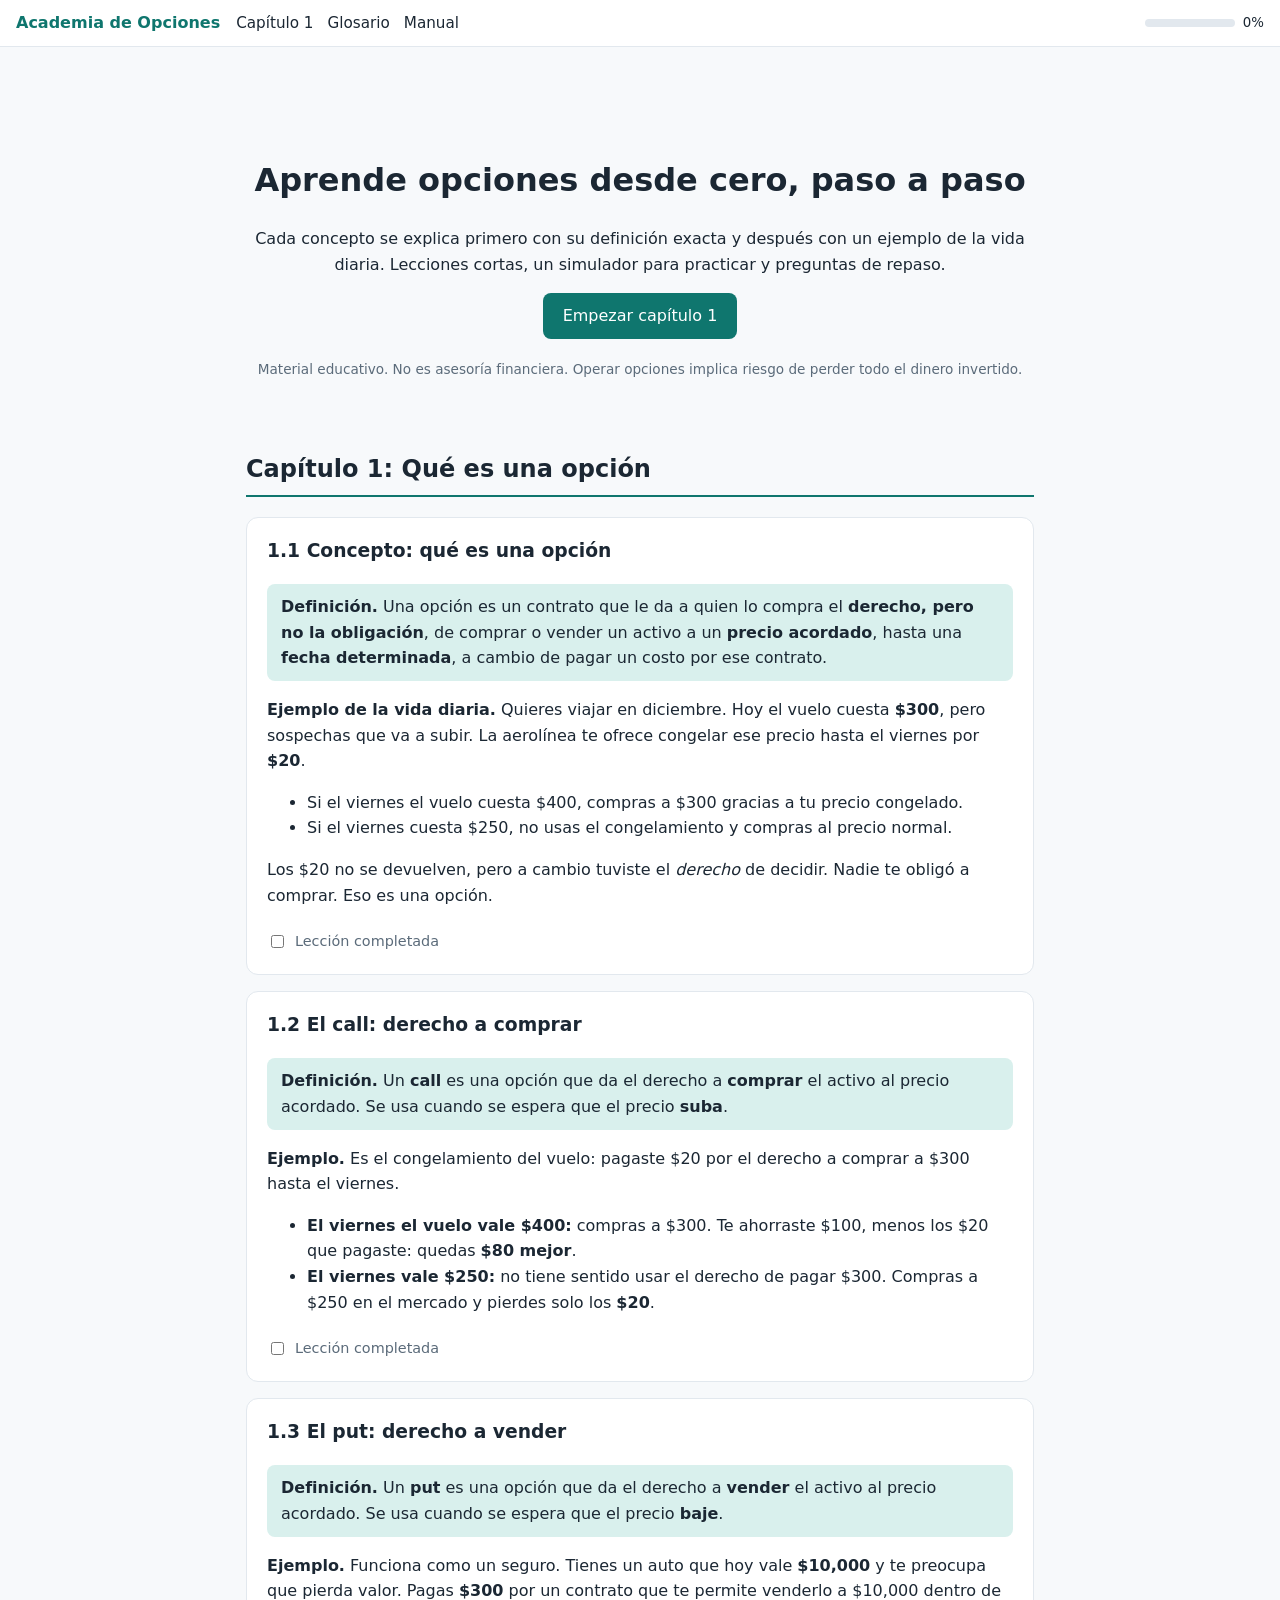
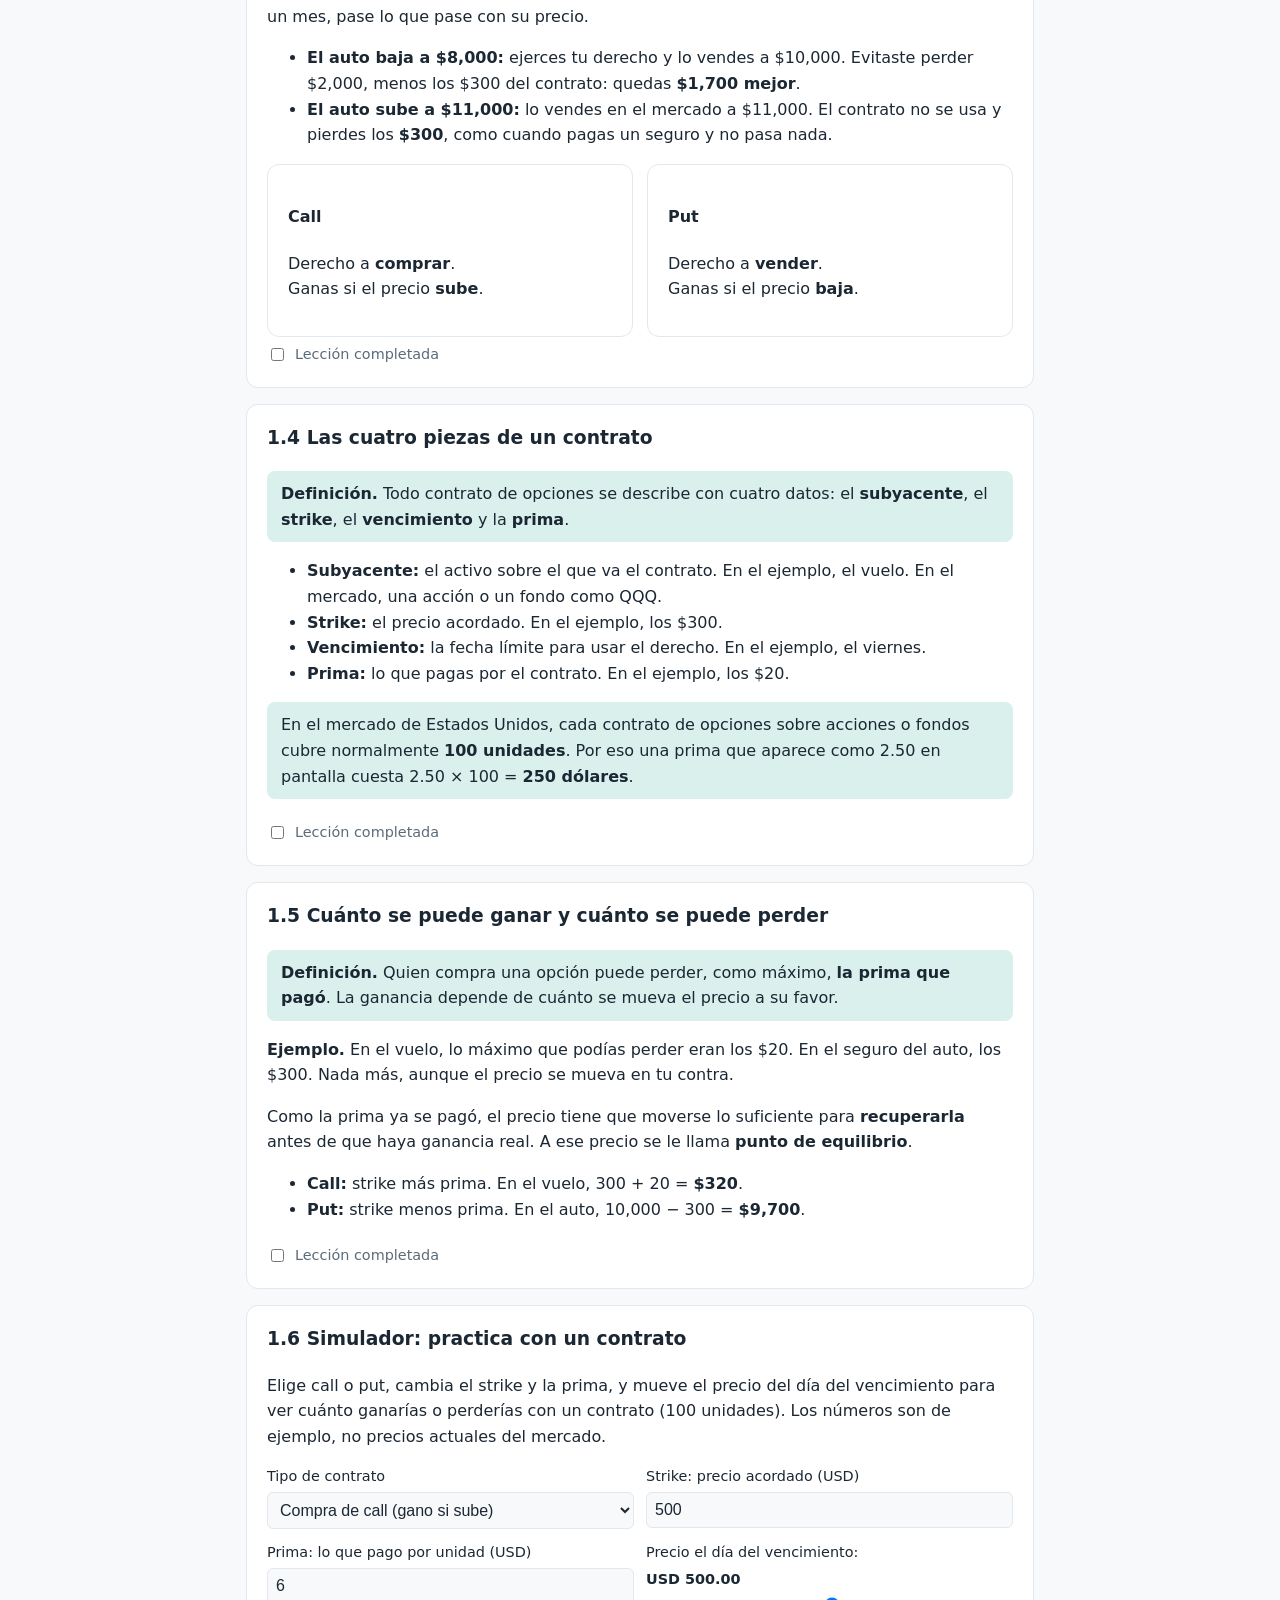
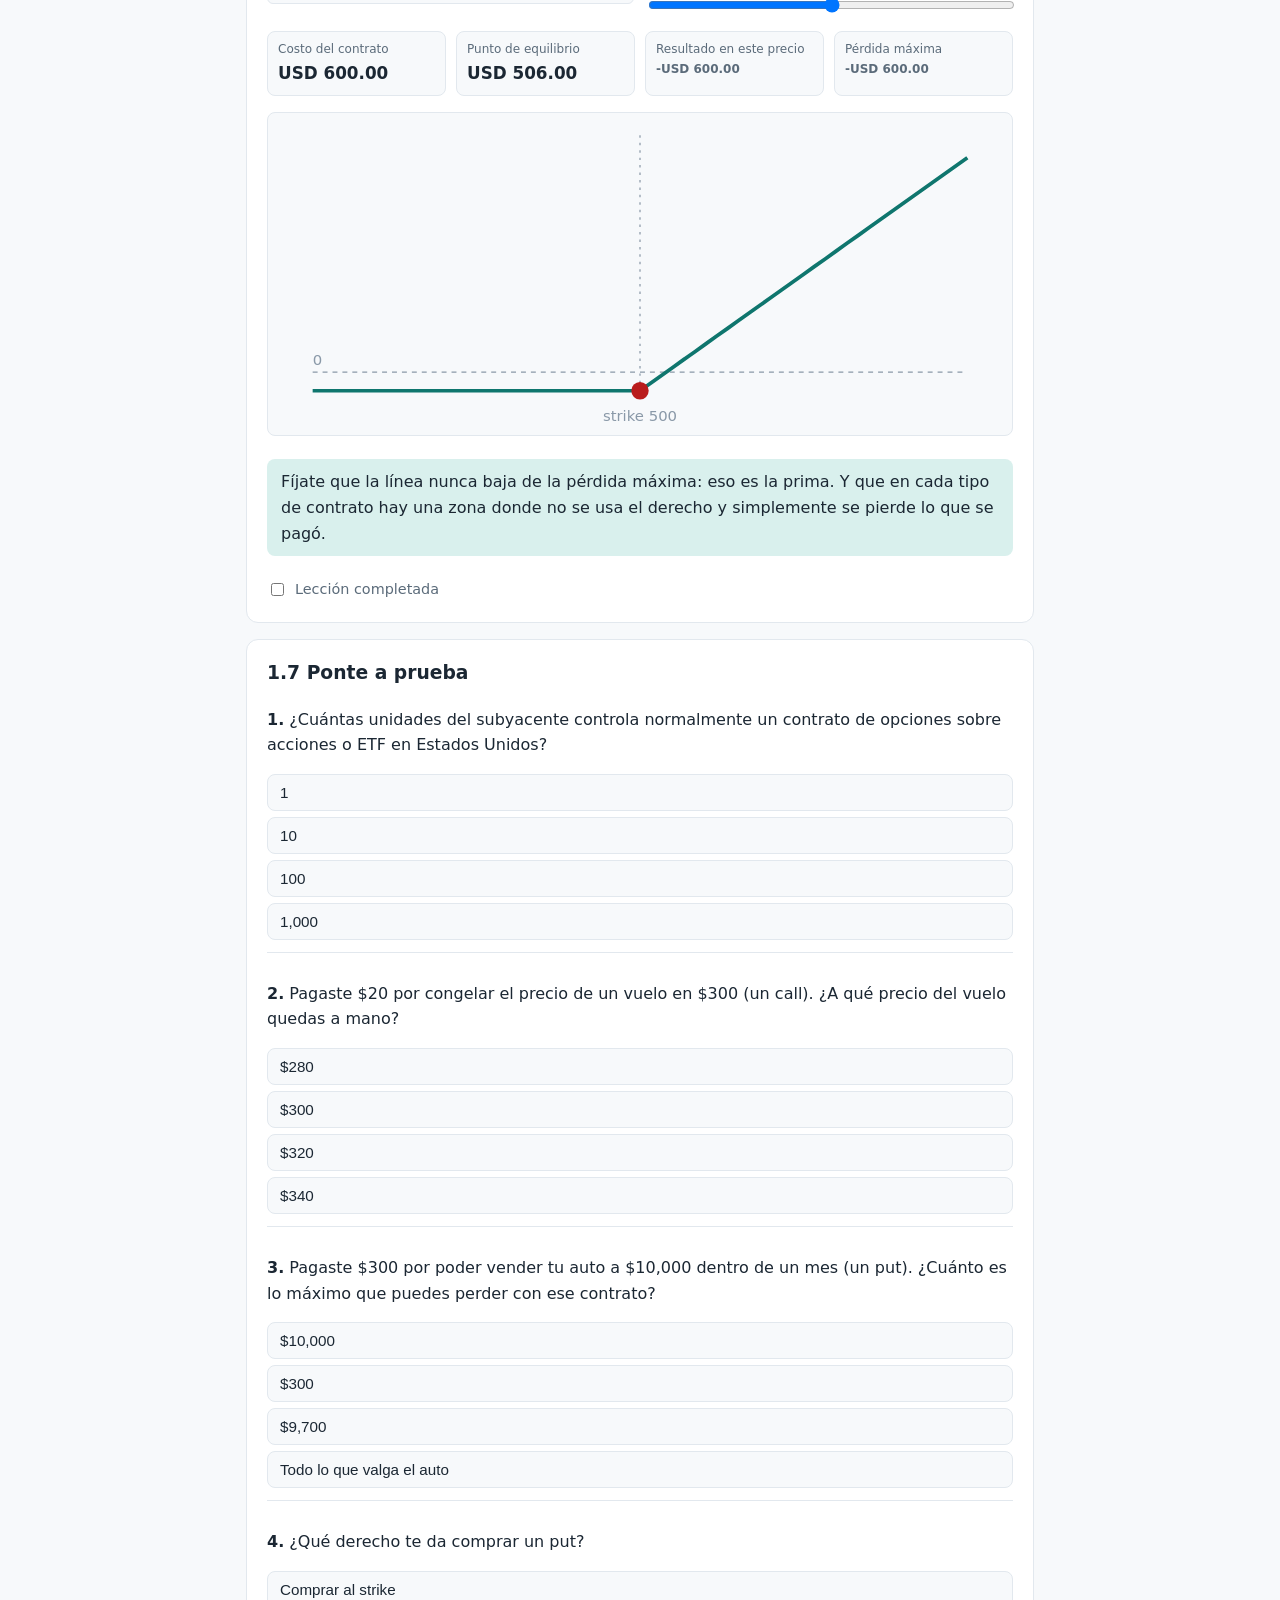
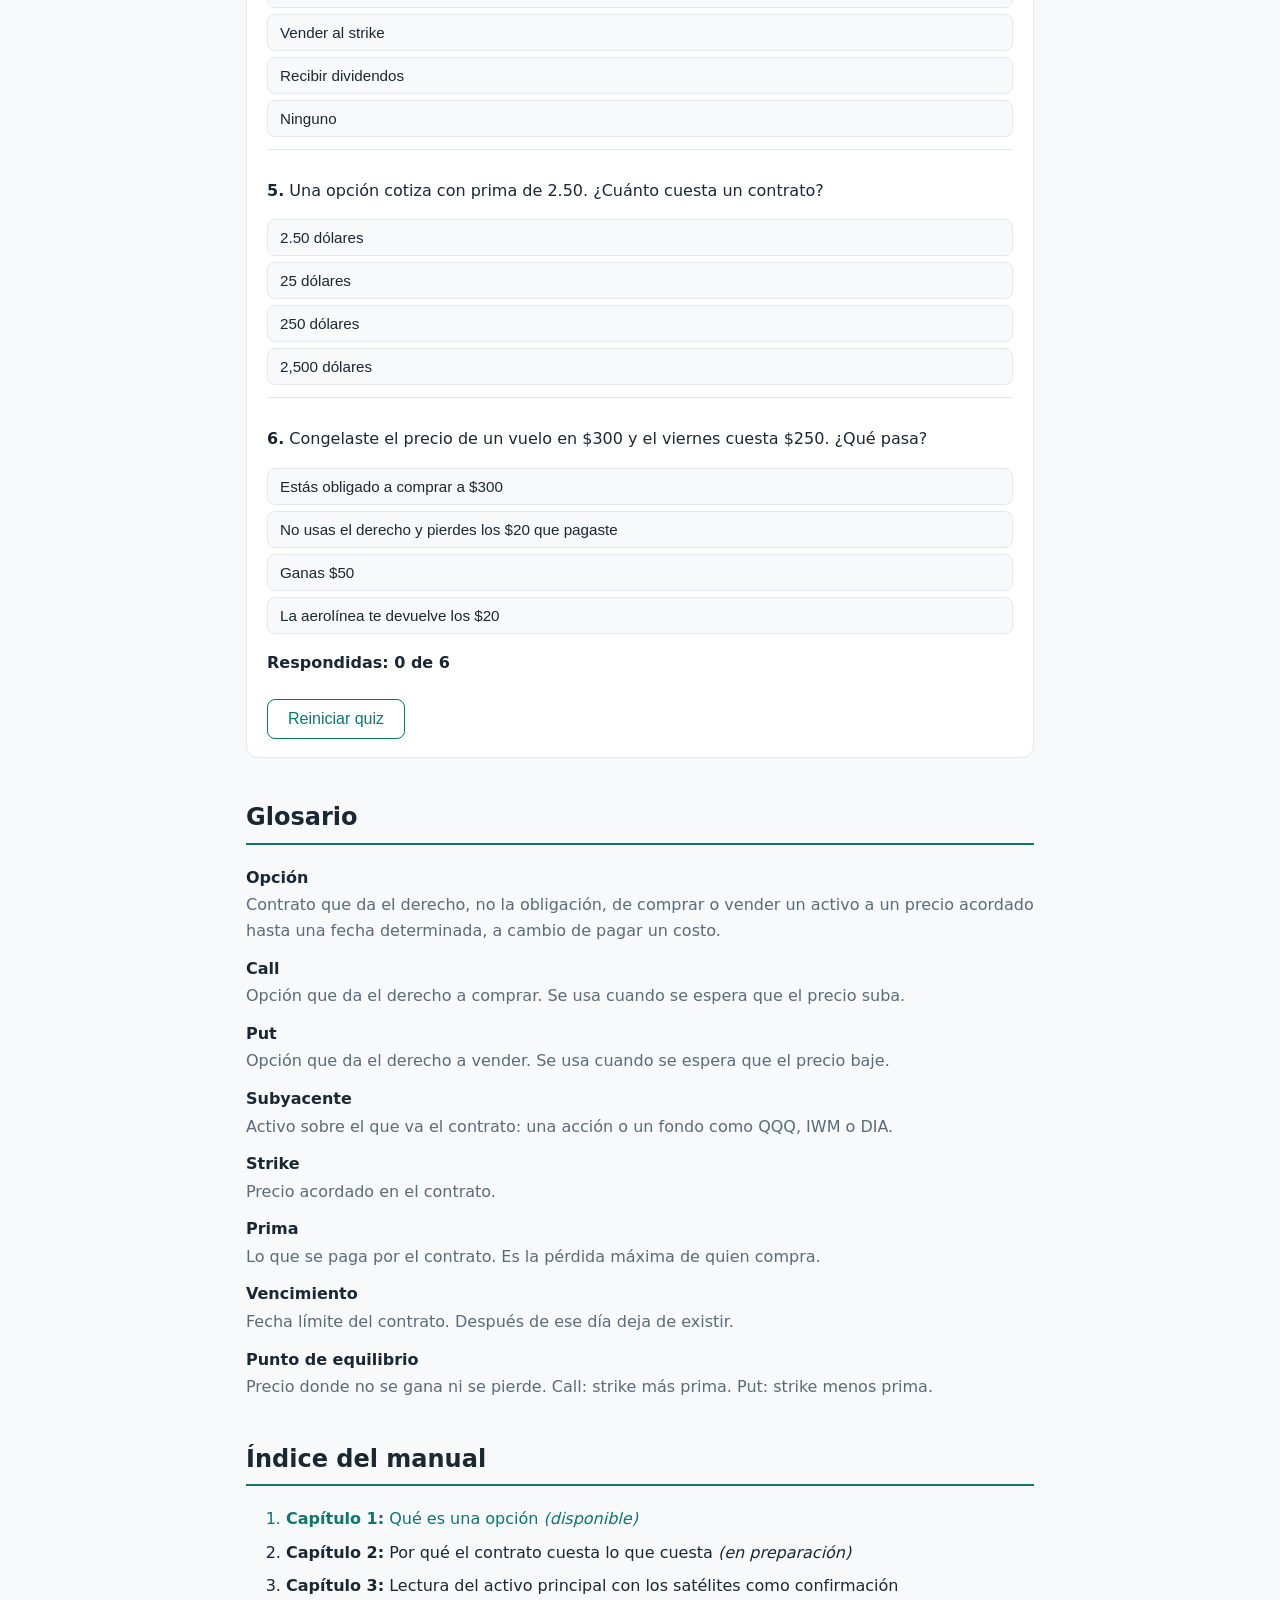
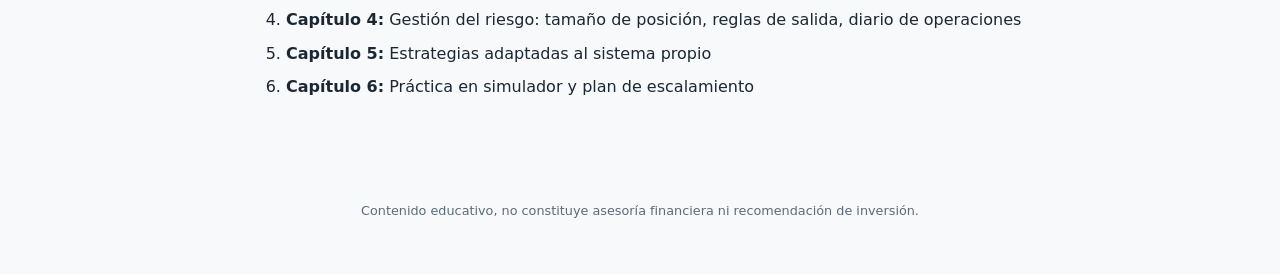
==== commit afe4fe17: "Capítulo 1: definición formal primero y ejemplos de la vida diaria Reemplaza el ejemplo de frutería " ====
--- a/index.html
+++ b/index.html
@@ -4,7 +4,7 @@
   <meta charset="utf-8">
   <meta name="viewport" content="width=device-width, initial-scale=1">
   <title>Academia de Opciones</title>
-  <meta name="description" content="Manual interactivo para aprender trading de opciones desde cero, con ejemplos sencillos.">
+  <meta name="description" content="Manual interactivo para aprender trading de opciones desde cero, con ejemplos de la vida diaria.">
   <link rel="stylesheet" href="styles.css">
 </head>
 <body>
@@ -24,7 +24,7 @@
   <main>
     <section id="inicio" class="hero">
       <h1>Aprende opciones desde cero, paso a paso</h1>
-      <p>Explicado con manzanas y peras, sin palabras complicadas. Lecciones cortas, un simulador para jugar y preguntas de práctica.</p>
+      <p>Cada concepto se explica primero con su definición exacta y después con un ejemplo de la vida diaria. Lecciones cortas, un simulador para practicar y preguntas de repaso.</p>
       <a class="btn" href="#cap1">Empezar capítulo 1</a>
       <p class="notice">Material educativo. No es asesoría financiera. Operar opciones implica riesgo de perder todo el dinero invertido.</p>
     </section>
@@ -33,33 +33,36 @@
       <h2>Capítulo 1: Qué es una opción</h2>
 
       <article class="lesson" data-lesson="1.1">
-        <h3>1.1 Concepto: un boleto con precio congelado</h3>
-        <p>Imagina una frutería. Hoy las manzanas cuestan <strong>$10</strong> la caja, pero tú crees que pronto van a subir. ¿Qué puedes hacer?</p>
-        <p>Le pagas <strong>$2</strong> al frutero y él te da un boleto que dice: <em>"Hasta el viernes, puedes comprarme una caja a $10, sin importar cuánto cueste ese día."</em></p>
-        <p class="tip">Ese boleto es una <strong>opción</strong>: un papelito que te da el <strong>derecho, pero no la obligación</strong>, de comprar o vender algo a un precio acordado, antes de una fecha límite.</p>
-        <p>Lo importante: si no te conviene usarlo, nadie te obliga. Solo pierdes lo que pagaste por el boleto.</p>
+        <h3>1.1 Concepto: qué es una opción</h3>
+        <p class="tip"><strong>Definición.</strong> Una opción es un contrato que le da a quien lo compra el <strong>derecho, pero no la obligación</strong>, de comprar o vender un activo a un <strong>precio acordado</strong>, hasta una <strong>fecha determinada</strong>, a cambio de pagar un costo por ese contrato.</p>
+        <p><strong>Ejemplo de la vida diaria.</strong> Quieres viajar en diciembre. Hoy el vuelo cuesta <strong>$300</strong>, pero sospechas que va a subir. La aerolínea te ofrece congelar ese precio hasta el viernes por <strong>$20</strong>.</p>
+        <ul>
+          <li>Si el viernes el vuelo cuesta $400, compras a $300 gracias a tu precio congelado.</li>
+          <li>Si el viernes cuesta $250, no usas el congelamiento y compras al precio normal.</li>
+        </ul>
+        <p>Los $20 no se devuelven, pero a cambio tuviste el <em>derecho</em> de decidir. Nadie te obligó a comprar. Eso es una opción.</p>
         <label class="done"><input type="checkbox"> Lección completada</label>
       </article>
 
       <article class="lesson" data-lesson="1.2">
-        <h3>1.2 El boleto de compra: el call (las manzanas)</h3>
-        <p>Sigamos con tu boleto: comprar una caja de manzanas a $10 hasta el viernes, pagando $2 por el boleto.</p>
+        <h3>1.2 El call: derecho a comprar</h3>
+        <p class="tip"><strong>Definición.</strong> Un <strong>call</strong> es una opción que da el derecho a <strong>comprar</strong> el activo al precio acordado. Se usa cuando se espera que el precio <strong>suba</strong>.</p>
+        <p><strong>Ejemplo.</strong> Es el congelamiento del vuelo: pagaste $20 por el derecho a comprar a $300 hasta el viernes.</p>
         <ul>
-          <li><strong>El viernes las manzanas valen $15:</strong> usas tu boleto, compras a $10 lo que vale $15. Ganaste $5, menos los $2 del boleto: te quedan <strong>$3 de ganancia</strong>.</li>
-          <li><strong>El viernes valen $6:</strong> ni lo usas, porque comprar a $10 lo que vale $6 es mal negocio. Tu boleto no sirve y pierdes los <strong>$2</strong>. Nada más.</li>
+          <li><strong>El viernes el vuelo vale $400:</strong> compras a $300. Te ahorraste $100, menos los $20 que pagaste: quedas <strong>$80 mejor</strong>.</li>
+          <li><strong>El viernes vale $250:</strong> no tiene sentido usar el derecho de pagar $300. Compras a $250 en el mercado y pierdes solo los <strong>$20</strong>.</li>
         </ul>
-        <p class="tip">A este boleto se le llama <strong>call</strong>: te sirve cuando crees que el precio va a <strong>subir</strong>.</p>
         <label class="done"><input type="checkbox"> Lección completada</label>
       </article>
 
       <article class="lesson" data-lesson="1.3">
-        <h3>1.3 El boleto de venta: el put (las peras)</h3>
-        <p>Ahora al revés. Tienes una caja de peras que hoy vale $10 y te da miedo que baje. Pagas $2 por un boleto que dice: <em>"Hasta el viernes, puedes venderme tu caja a $10 pase lo que pase."</em></p>
+        <h3>1.3 El put: derecho a vender</h3>
+        <p class="tip"><strong>Definición.</strong> Un <strong>put</strong> es una opción que da el derecho a <strong>vender</strong> el activo al precio acordado. Se usa cuando se espera que el precio <strong>baje</strong>.</p>
+        <p><strong>Ejemplo.</strong> Funciona como un seguro. Tienes un auto que hoy vale <strong>$10,000</strong> y te preocupa que pierda valor. Pagas <strong>$300</strong> por un contrato que te permite venderlo a $10,000 dentro de un mes, pase lo que pase con su precio.</p>
         <ul>
-          <li><strong>El viernes las peras valen $6:</strong> usas el boleto y las vendes a $10. Gracias al boleto te ahorraste una pérdida de $4. Como el boleto costó $2, quedas <strong>$2 mejor</strong> que si no lo hubieras comprado.</li>
-          <li><strong>El viernes valen $14:</strong> mejor las vendes en el mercado a $14. El boleto no sirve y pierdes los <strong>$2</strong>.</li>
+          <li><strong>El auto baja a $8,000:</strong> ejerces tu derecho y lo vendes a $10,000. Evitaste perder $2,000, menos los $300 del contrato: quedas <strong>$1,700 mejor</strong>.</li>
+          <li><strong>El auto sube a $11,000:</strong> lo vendes en el mercado a $11,000. El contrato no se usa y pierdes los <strong>$300</strong>, como cuando pagas un seguro y no pasa nada.</li>
         </ul>
-        <p class="tip">A este boleto se le llama <strong>put</strong>: te sirve cuando crees que el precio va a <strong>bajar</strong>.</p>
         <div class="grid2">
           <div class="card"><h4>Call</h4><p>Derecho a <strong>comprar</strong>.<br>Ganas si el precio <strong>sube</strong>.</p></div>
           <div class="card"><h4>Put</h4><p>Derecho a <strong>vender</strong>.<br>Ganas si el precio <strong>baja</strong>.</p></div>
@@ -68,32 +71,36 @@
       </article>
 
       <article class="lesson" data-lesson="1.4">
-        <h3>1.4 Las cuatro piezas del boleto</h3>
-        <p>Todo contrato de opciones se describe con las mismas cuatro piezas. Mira cómo se traducen desde la frutería:</p>
+        <h3>1.4 Las cuatro piezas de un contrato</h3>
+        <p class="tip"><strong>Definición.</strong> Todo contrato de opciones se describe con cuatro datos: el <strong>subyacente</strong>, el <strong>strike</strong>, el <strong>vencimiento</strong> y la <strong>prima</strong>.</p>
         <ul>
-          <li><strong>Subyacente</strong> (lo que se compra o vende): las manzanas. En el mercado real puede ser una acción o un fondo, como QQQ.</li>
-          <li><strong>Strike</strong> (el precio acordado): los $10 por caja.</li>
-          <li><strong>Vencimiento</strong> (la fecha límite): el viernes.</li>
-          <li><strong>Prima</strong> (lo que pagas por el boleto): los $2.</li>
+          <li><strong>Subyacente:</strong> el activo sobre el que va el contrato. En el ejemplo, el vuelo. En el mercado, una acción o un fondo como QQQ.</li>
+          <li><strong>Strike:</strong> el precio acordado. En el ejemplo, los $300.</li>
+          <li><strong>Vencimiento:</strong> la fecha límite para usar el derecho. En el ejemplo, el viernes.</li>
+          <li><strong>Prima:</strong> lo que pagas por el contrato. En el ejemplo, los $20.</li>
         </ul>
-        <p class="tip">En el mercado real de Estados Unidos, cada boleto no cubre una caja sino <strong>100 unidades</strong>. Por eso una prima que aparece como 2.50 en la pantalla cuesta 2.50 × 100 = <strong>250 dólares</strong>.</p>
+        <p class="tip">En el mercado de Estados Unidos, cada contrato de opciones sobre acciones o fondos cubre normalmente <strong>100 unidades</strong>. Por eso una prima que aparece como 2.50 en pantalla cuesta 2.50 × 100 = <strong>250 dólares</strong>.</p>
         <label class="done"><input type="checkbox"> Lección completada</label>
       </article>
 
       <article class="lesson" data-lesson="1.5">
-        <h3>1.5 ¿Cuánto puedo ganar y cuánto puedo perder?</h3>
-        <p>Cuando compras un boleto, tu pérdida tiene un tope: <strong>lo que pagaste por él</strong>. En el ejemplo, $2 por caja. Eso es todo lo que te puedes dejar.</p>
-        <p>La ganancia, en cambio, depende de cuánto se mueva el precio a tu favor. Pero ojo: el boleto ya te costó $2, así que el precio tiene que moverse lo suficiente para <strong>recuperar ese costo</strong> antes de que empieces a ganar.</p>
-        <p class="tip"><strong>Punto de equilibrio</strong>: el precio donde no ganas ni pierdes. Con el boleto de manzanas (strike $10, boleto $2), necesitas que valgan $12 para quedar a mano. Con el put de peras, que valgan $8.</p>
+        <h3>1.5 Cuánto se puede ganar y cuánto se puede perder</h3>
+        <p class="tip"><strong>Definición.</strong> Quien compra una opción puede perder, como máximo, <strong>la prima que pagó</strong>. La ganancia depende de cuánto se mueva el precio a su favor.</p>
+        <p><strong>Ejemplo.</strong> En el vuelo, lo máximo que podías perder eran los $20. En el seguro del auto, los $300. Nada más, aunque el precio se mueva en tu contra.</p>
+        <p>Como la prima ya se pagó, el precio tiene que moverse lo suficiente para <strong>recuperarla</strong> antes de que haya ganancia real. A ese precio se le llama <strong>punto de equilibrio</strong>.</p>
+        <ul>
+          <li><strong>Call:</strong> strike más prima. En el vuelo, 300 + 20 = <strong>$320</strong>.</li>
+          <li><strong>Put:</strong> strike menos prima. En el auto, 10,000 − 300 = <strong>$9,700</strong>.</li>
+        </ul>
         <label class="done"><input type="checkbox"> Lección completada</label>
       </article>
 
       <article class="lesson" data-lesson="1.6">
-        <h3>1.6 Simulador: juega con el boleto</h3>
-        <p>Elige call o put, cambia el strike y la prima, y mueve el precio del viernes para ver cuánto ganarías o perderías con un contrato (100 unidades). Los números son de ejemplo, no precios actuales del mercado.</p>
+        <h3>1.6 Simulador: practica con un contrato</h3>
+        <p>Elige call o put, cambia el strike y la prima, y mueve el precio del día del vencimiento para ver cuánto ganarías o perderías con un contrato (100 unidades). Los números son de ejemplo, no precios actuales del mercado.</p>
         <div class="sim">
           <div class="controls">
-            <label>Tipo de boleto
+            <label>Tipo de contrato
               <select id="simType">
                 <option value="call">Compra de call (gano si sube)</option>
                 <option value="put">Compra de put (gano si baja)</option>
@@ -117,7 +124,7 @@
           </div>
           <svg id="simChart" viewBox="0 0 600 260" role="img" aria-label="Gráfica de ganancia o pérdida al vencimiento"></svg>
         </div>
-        <p class="tip">Fíjate que la línea nunca baja de la pérdida máxima: eso es el costo del boleto. Y que en cada tipo de boleto hay una zona donde el contrato "no sirve" y simplemente pierdes lo que pagaste.</p>
+        <p class="tip">Fíjate que la línea nunca baja de la pérdida máxima: eso es la prima. Y que en cada tipo de contrato hay una zona donde no se usa el derecho y simplemente se pierde lo que se pagó.</p>
         <label class="done"><input type="checkbox"> Lección completada</label>
       </article>
 
@@ -132,14 +139,14 @@
     <section id="glosario">
       <h2>Glosario</h2>
       <dl>
-        <dt>Opción</dt><dd>El boleto: un contrato que da el derecho, no la obligación, de comprar o vender a un precio acordado antes de una fecha límite.</dd>
-        <dt>Call</dt><dd>Boleto para comprar. Sirve cuando esperas que el precio suba.</dd>
-        <dt>Put</dt><dd>Boleto para vender. Sirve cuando esperas que el precio baje.</dd>
-        <dt>Subyacente</dt><dd>Lo que se compra o vende con el boleto: las manzanas del ejemplo. En el mercado, una acción o un fondo como QQQ, IWM o DIA.</dd>
-        <dt>Strike</dt><dd>El precio acordado en el boleto.</dd>
-        <dt>Prima</dt><dd>Lo que pagas por el boleto.</dd>
-        <dt>Vencimiento</dt><dd>La fecha límite: después de ese día el boleto deja de existir.</dd>
-        <dt>Punto de equilibrio</dt><dd>Precio donde no ganas ni pierdes. Call: strike más prima. Put: strike menos prima.</dd>
+        <dt>Opción</dt><dd>Contrato que da el derecho, no la obligación, de comprar o vender un activo a un precio acordado hasta una fecha determinada, a cambio de pagar un costo.</dd>
+        <dt>Call</dt><dd>Opción que da el derecho a comprar. Se usa cuando se espera que el precio suba.</dd>
+        <dt>Put</dt><dd>Opción que da el derecho a vender. Se usa cuando se espera que el precio baje.</dd>
+        <dt>Subyacente</dt><dd>Activo sobre el que va el contrato: una acción o un fondo como QQQ, IWM o DIA.</dd>
+        <dt>Strike</dt><dd>Precio acordado en el contrato.</dd>
+        <dt>Prima</dt><dd>Lo que se paga por el contrato. Es la pérdida máxima de quien compra.</dd>
+        <dt>Vencimiento</dt><dd>Fecha límite del contrato. Después de ese día deja de existir.</dd>
+        <dt>Punto de equilibrio</dt><dd>Precio donde no se gana ni se pierde. Call: strike más prima. Put: strike menos prima.</dd>
       </dl>
     </section>
 
@@ -147,7 +154,7 @@
       <h2>Índice del manual</h2>
       <ol class="roadmap">
         <li class="open"><strong>Capítulo 1:</strong> Qué es una opción <em>(disponible)</em></li>
-        <li><strong>Capítulo 2:</strong> Por qué el boleto cuesta lo que cuesta <em>(en preparación)</em></li>
+        <li><strong>Capítulo 2:</strong> Por qué el contrato cuesta lo que cuesta <em>(en preparación)</em></li>
         <li><strong>Capítulo 3:</strong> Lectura del activo principal con los satélites como confirmación</li>
         <li><strong>Capítulo 4:</strong> Gestión del riesgo: tamaño de posición, reglas de salida, diario de operaciones</li>
         <li><strong>Capítulo 5:</strong> Estrategias adaptadas al sistema propio</li>
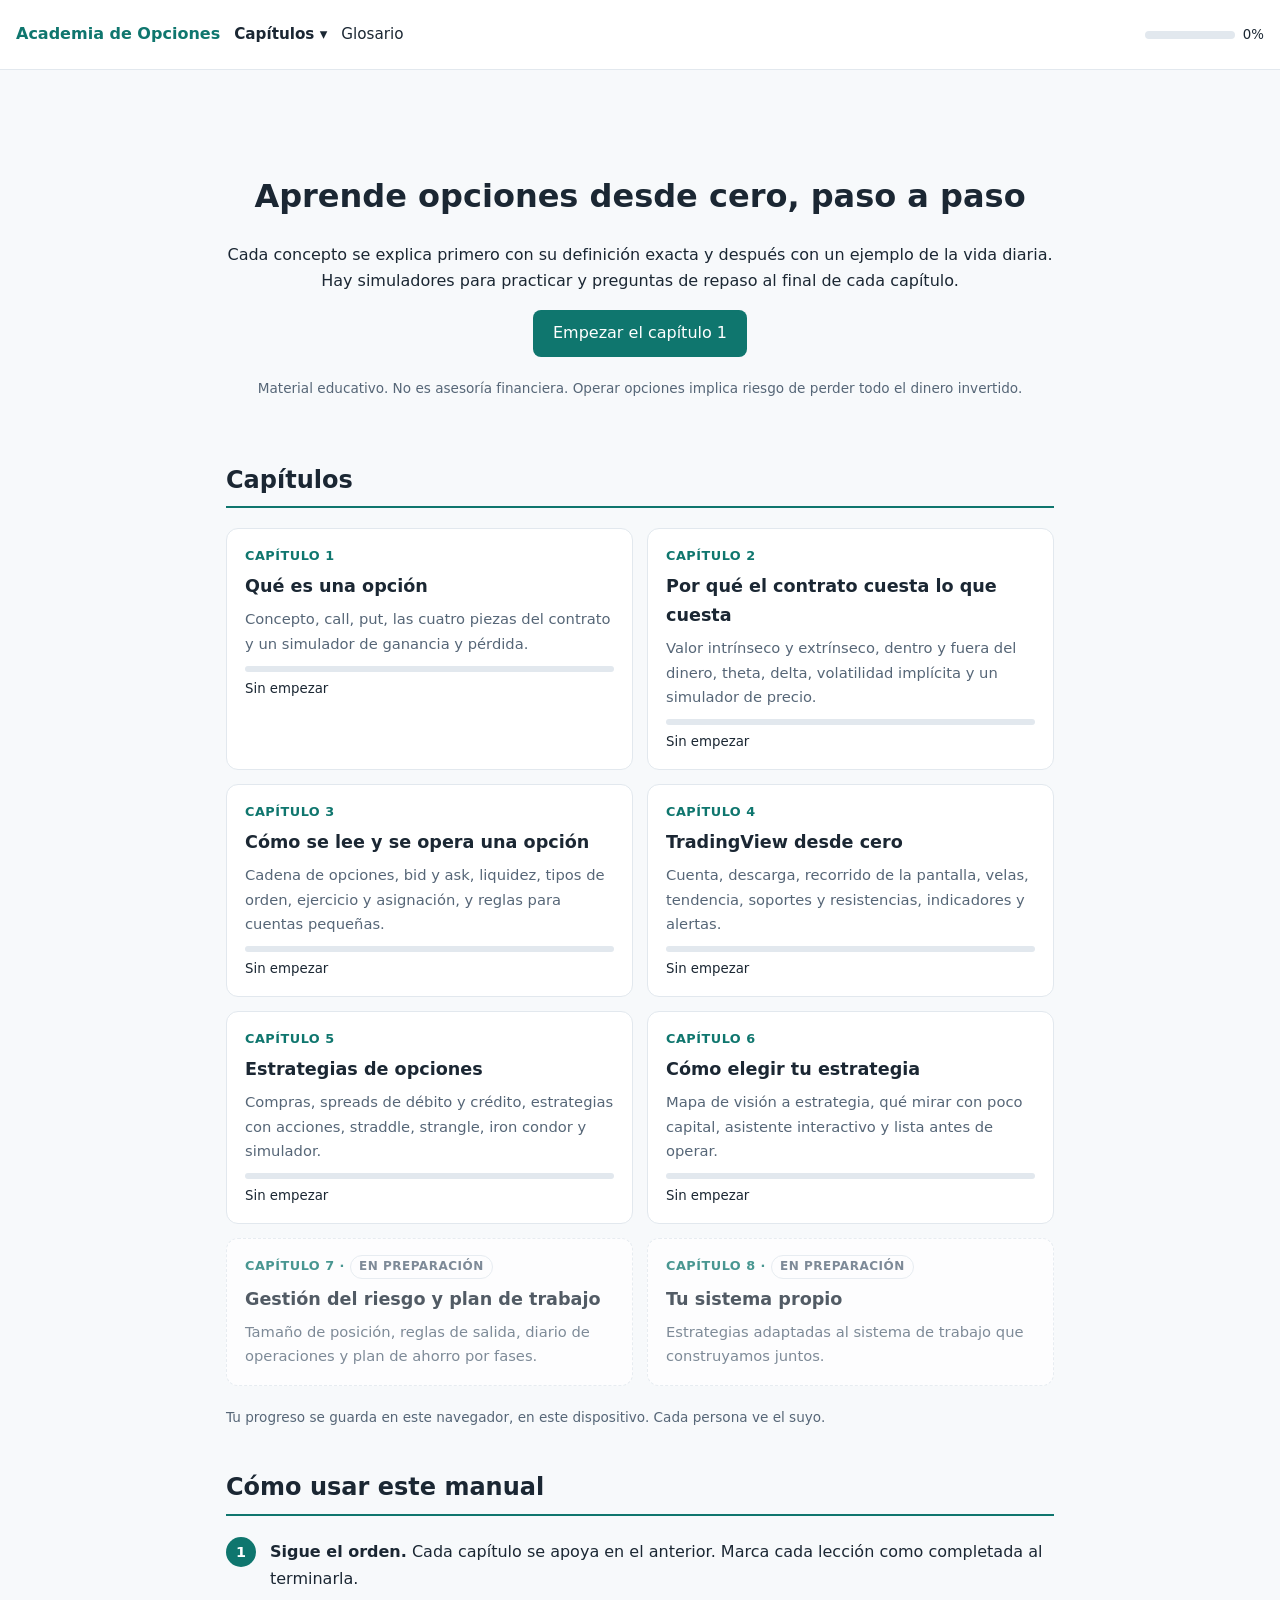
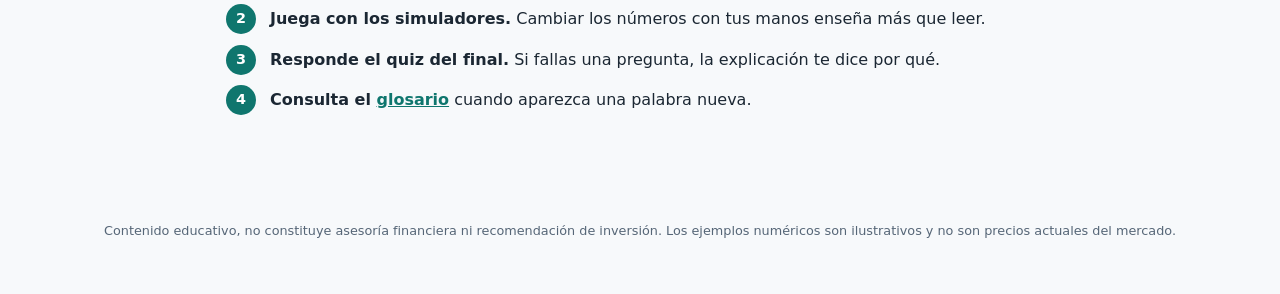
==== commit 5bd3d6df: "Capítulos 2 a 6: precio del contrato, cadena de opciones, TradingView, estrategias y cómo elegir Ree" ====
--- a/index.html
+++ b/index.html
@@ -7,13 +7,22 @@
   <meta name="description" content="Manual interactivo para aprender trading de opciones desde cero, con ejemplos de la vida diaria.">
   <link rel="stylesheet" href="styles.css">
 </head>
-<body>
+<body data-page="inicio">
   <header class="topbar">
-    <a class="brand" href="#inicio">Academia de Opciones</a>
+    <a class="brand" href="index.html">Academia de Opciones</a>
     <nav>
-      <a href="#cap1">Capítulo 1</a>
-      <a href="#glosario">Glosario</a>
-      <a href="#manual">Manual</a>
+      <details class="menu"><summary>Capítulos</summary>
+      <ol>
+        <li><a href="cap1.html">Capítulo 1: Qué es una opción</a></li>
+        <li><a href="cap2.html">Capítulo 2: Por qué el contrato cuesta lo que cuesta</a></li>
+        <li><a href="cap3.html">Capítulo 3: Cómo se lee y se opera una opción</a></li>
+        <li><a href="cap4.html">Capítulo 4: TradingView desde cero</a></li>
+        <li><a href="cap5.html">Capítulo 5: Estrategias de opciones</a></li>
+        <li><a href="cap6.html">Capítulo 6: Cómo elegir tu estrategia</a></li>
+        <li class="soon">Capítulo 7: Gestión del riesgo y plan de trabajo (en preparación)</li>
+        <li class="soon">Capítulo 8: Tu sistema propio (en preparación)</li>
+      </ol></details>
+      <a href="glosario.html">Glosario</a>
     </nav>
     <div class="progress-wrap" title="Tu progreso">
       <div class="progress-bar"><span id="progressFill"></span></div>
@@ -22,151 +31,88 @@
   </header>
 
   <main>
-    <section id="inicio" class="hero">
+    <section class="hero">
       <h1>Aprende opciones desde cero, paso a paso</h1>
-      <p>Cada concepto se explica primero con su definición exacta y después con un ejemplo de la vida diaria. Lecciones cortas, un simulador para practicar y preguntas de repaso.</p>
-      <a class="btn" href="#cap1">Empezar capítulo 1</a>
+      <p>Cada concepto se explica primero con su definición exacta y después con un ejemplo de la vida diaria. Hay simuladores para practicar y preguntas de repaso al final de cada capítulo.</p>
+      <a class="btn" href="cap1.html">Empezar el capítulo 1</a>
       <p class="notice">Material educativo. No es asesoría financiera. Operar opciones implica riesgo de perder todo el dinero invertido.</p>
     </section>
 
-    <section id="cap1">
-      <h2>Capítulo 1: Qué es una opción</h2>
-
-      <article class="lesson" data-lesson="1.1">
-        <h3>1.1 Concepto: qué es una opción</h3>
-        <p class="tip"><strong>Definición.</strong> Una opción es un contrato que le da a quien lo compra el <strong>derecho, pero no la obligación</strong>, de comprar o vender un activo a un <strong>precio acordado</strong>, hasta una <strong>fecha determinada</strong>, a cambio de pagar un costo por ese contrato.</p>
-        <p><strong>Ejemplo de la vida diaria.</strong> Quieres viajar en diciembre. Hoy el vuelo cuesta <strong>$300</strong>, pero sospechas que va a subir. La aerolínea te ofrece congelar ese precio hasta el viernes por <strong>$20</strong>.</p>
-        <ul>
-          <li>Si el viernes el vuelo cuesta $400, compras a $300 gracias a tu precio congelado.</li>
-          <li>Si el viernes cuesta $250, no usas el congelamiento y compras al precio normal.</li>
-        </ul>
-        <p>Los $20 no se devuelven, pero a cambio tuviste el <em>derecho</em> de decidir. Nadie te obligó a comprar. Eso es una opción.</p>
-        <label class="done"><input type="checkbox"> Lección completada</label>
-      </article>
-
-      <article class="lesson" data-lesson="1.2">
-        <h3>1.2 El call: derecho a comprar</h3>
-        <p class="tip"><strong>Definición.</strong> Un <strong>call</strong> es una opción que da el derecho a <strong>comprar</strong> el activo al precio acordado. Se usa cuando se espera que el precio <strong>suba</strong>.</p>
-        <p><strong>Ejemplo.</strong> Es el congelamiento del vuelo: pagaste $20 por el derecho a comprar a $300 hasta el viernes.</p>
-        <ul>
-          <li><strong>El viernes el vuelo vale $400:</strong> compras a $300. Te ahorraste $100, menos los $20 que pagaste: quedas <strong>$80 mejor</strong>.</li>
-          <li><strong>El viernes vale $250:</strong> no tiene sentido usar el derecho de pagar $300. Compras a $250 en el mercado y pierdes solo los <strong>$20</strong>.</li>
-        </ul>
-        <label class="done"><input type="checkbox"> Lección completada</label>
-      </article>
-
-      <article class="lesson" data-lesson="1.3">
-        <h3>1.3 El put: derecho a vender</h3>
-        <p class="tip"><strong>Definición.</strong> Un <strong>put</strong> es una opción que da el derecho a <strong>vender</strong> el activo al precio acordado. Se usa cuando se espera que el precio <strong>baje</strong>.</p>
-        <p><strong>Ejemplo.</strong> Funciona como un seguro. Tienes un auto que hoy vale <strong>$10,000</strong> y te preocupa que pierda valor. Pagas <strong>$300</strong> por un contrato que te permite venderlo a $10,000 dentro de un mes, pase lo que pase con su precio.</p>
-        <ul>
-          <li><strong>El auto baja a $8,000:</strong> ejerces tu derecho y lo vendes a $10,000. Evitaste perder $2,000, menos los $300 del contrato: quedas <strong>$1,700 mejor</strong>.</li>
-          <li><strong>El auto sube a $11,000:</strong> lo vendes en el mercado a $11,000. El contrato no se usa y pierdes los <strong>$300</strong>, como cuando pagas un seguro y no pasa nada.</li>
-        </ul>
-        <div class="grid2">
-          <div class="card"><h4>Call</h4><p>Derecho a <strong>comprar</strong>.<br>Ganas si el precio <strong>sube</strong>.</p></div>
-          <div class="card"><h4>Put</h4><p>Derecho a <strong>vender</strong>.<br>Ganas si el precio <strong>baja</strong>.</p></div>
+    <section id="capitulos">
+      <h2>Capítulos</h2>
+      <div class="cards">
+        <a class="chapter-card" href="cap1.html" data-chapter="cap1">
+          <span class="num">Capítulo 1</span>
+          <h3>Qué es una opción</h3>
+          <p>Concepto, call, put, las cuatro piezas del contrato y un simulador de ganancia y pérdida.</p>
+          <div class="mini-bar"><span></span></div>
+          <small class="pct">Sin empezar</small>
+        </a>
+        <a class="chapter-card" href="cap2.html" data-chapter="cap2">
+          <span class="num">Capítulo 2</span>
+          <h3>Por qué el contrato cuesta lo que cuesta</h3>
+          <p>Valor intrínseco y extrínseco, dentro y fuera del dinero, theta, delta, volatilidad implícita y un simulador de precio.</p>
+          <div class="mini-bar"><span></span></div>
+          <small class="pct">Sin empezar</small>
+        </a>
+        <a class="chapter-card" href="cap3.html" data-chapter="cap3">
+          <span class="num">Capítulo 3</span>
+          <h3>Cómo se lee y se opera una opción</h3>
+          <p>Cadena de opciones, bid y ask, liquidez, tipos de orden, ejercicio y asignación, y reglas para cuentas pequeñas.</p>
+          <div class="mini-bar"><span></span></div>
+          <small class="pct">Sin empezar</small>
+        </a>
+        <a class="chapter-card" href="cap4.html" data-chapter="cap4">
+          <span class="num">Capítulo 4</span>
+          <h3>TradingView desde cero</h3>
+          <p>Cuenta, descarga, recorrido de la pantalla, velas, tendencia, soportes y resistencias, indicadores y alertas.</p>
+          <div class="mini-bar"><span></span></div>
+          <small class="pct">Sin empezar</small>
+        </a>
+        <a class="chapter-card" href="cap5.html" data-chapter="cap5">
+          <span class="num">Capítulo 5</span>
+          <h3>Estrategias de opciones</h3>
+          <p>Compras, spreads de débito y crédito, estrategias con acciones, straddle, strangle, iron condor y simulador.</p>
+          <div class="mini-bar"><span></span></div>
+          <small class="pct">Sin empezar</small>
+        </a>
+        <a class="chapter-card" href="cap6.html" data-chapter="cap6">
+          <span class="num">Capítulo 6</span>
+          <h3>Cómo elegir tu estrategia</h3>
+          <p>Mapa de visión a estrategia, qué mirar con poco capital, asistente interactivo y lista antes de operar.</p>
+          <div class="mini-bar"><span></span></div>
+          <small class="pct">Sin empezar</small>
+        </a>
+        <div class="chapter-card soon">
+          <span class="num">Capítulo 7 · <span class="badge">en preparación</span></span>
+          <h3>Gestión del riesgo y plan de trabajo</h3>
+          <p>Tamaño de posición, reglas de salida, diario de operaciones y plan de ahorro por fases.</p>
         </div>
-        <label class="done"><input type="checkbox"> Lección completada</label>
-      </article>
-
-      <article class="lesson" data-lesson="1.4">
-        <h3>1.4 Las cuatro piezas de un contrato</h3>
-        <p class="tip"><strong>Definición.</strong> Todo contrato de opciones se describe con cuatro datos: el <strong>subyacente</strong>, el <strong>strike</strong>, el <strong>vencimiento</strong> y la <strong>prima</strong>.</p>
-        <ul>
-          <li><strong>Subyacente:</strong> el activo sobre el que va el contrato. En el ejemplo, el vuelo. En el mercado, una acción o un fondo como QQQ.</li>
-          <li><strong>Strike:</strong> el precio acordado. En el ejemplo, los $300.</li>
-          <li><strong>Vencimiento:</strong> la fecha límite para usar el derecho. En el ejemplo, el viernes.</li>
-          <li><strong>Prima:</strong> lo que pagas por el contrato. En el ejemplo, los $20.</li>
-        </ul>
-        <p class="tip">En el mercado de Estados Unidos, cada contrato de opciones sobre acciones o fondos cubre normalmente <strong>100 unidades</strong>. Por eso una prima que aparece como 2.50 en pantalla cuesta 2.50 × 100 = <strong>250 dólares</strong>.</p>
-        <label class="done"><input type="checkbox"> Lección completada</label>
-      </article>
-
-      <article class="lesson" data-lesson="1.5">
-        <h3>1.5 Cuánto se puede ganar y cuánto se puede perder</h3>
-        <p class="tip"><strong>Definición.</strong> Quien compra una opción puede perder, como máximo, <strong>la prima que pagó</strong>. La ganancia depende de cuánto se mueva el precio a su favor.</p>
-        <p><strong>Ejemplo.</strong> En el vuelo, lo máximo que podías perder eran los $20. En el seguro del auto, los $300. Nada más, aunque el precio se mueva en tu contra.</p>
-        <p>Como la prima ya se pagó, el precio tiene que moverse lo suficiente para <strong>recuperarla</strong> antes de que haya ganancia real. A ese precio se le llama <strong>punto de equilibrio</strong>.</p>
-        <ul>
-          <li><strong>Call:</strong> strike más prima. En el vuelo, 300 + 20 = <strong>$320</strong>.</li>
-          <li><strong>Put:</strong> strike menos prima. En el auto, 10,000 − 300 = <strong>$9,700</strong>.</li>
-        </ul>
-        <label class="done"><input type="checkbox"> Lección completada</label>
-      </article>
-
-      <article class="lesson" data-lesson="1.6">
-        <h3>1.6 Simulador: practica con un contrato</h3>
-        <p>Elige call o put, cambia el strike y la prima, y mueve el precio del día del vencimiento para ver cuánto ganarías o perderías con un contrato (100 unidades). Los números son de ejemplo, no precios actuales del mercado.</p>
-        <div class="sim">
-          <div class="controls">
-            <label>Tipo de contrato
-              <select id="simType">
-                <option value="call">Compra de call (gano si sube)</option>
-                <option value="put">Compra de put (gano si baja)</option>
-              </select>
-            </label>
-            <label>Strike: precio acordado (USD)
-              <input id="simStrike" type="number" value="500" min="1" step="1">
-            </label>
-            <label>Prima: lo que pago por unidad (USD)
-              <input id="simPrem" type="number" value="6" min="0.01" step="0.05">
-            </label>
-            <label>Precio el día del vencimiento: <strong id="simPriceLabel"></strong>
-              <input id="simPrice" type="range">
-            </label>
-          </div>
-          <div class="results">
-            <div><span>Costo del contrato</span><strong id="rCost"></strong></div>
-            <div><span>Punto de equilibrio</span><strong id="rBE"></strong></div>
-            <div><span>Resultado en este precio</span><strong id="rPnL"></strong></div>
-            <div><span>Pérdida máxima</span><strong id="rMaxLoss"></strong></div>
-          </div>
-          <svg id="simChart" viewBox="0 0 600 260" role="img" aria-label="Gráfica de ganancia o pérdida al vencimiento"></svg>
+        <div class="chapter-card soon">
+          <span class="num">Capítulo 8 · <span class="badge">en preparación</span></span>
+          <h3>Tu sistema propio</h3>
+          <p>Estrategias adaptadas al sistema de trabajo que construyamos juntos.</p>
         </div>
-        <p class="tip">Fíjate que la línea nunca baja de la pérdida máxima: eso es la prima. Y que en cada tipo de contrato hay una zona donde no se usa el derecho y simplemente se pierde lo que se pagó.</p>
-        <label class="done"><input type="checkbox"> Lección completada</label>
-      </article>
-
-      <article class="lesson" data-lesson="1.7">
-        <h3>1.7 Ponte a prueba</h3>
-        <div id="quiz"></div>
-        <p id="quizScore" class="score"></p>
-        <button class="btn secondary" id="quizReset" type="button">Reiniciar quiz</button>
-      </article>
+      </div>
+      <p class="notice">Tu progreso se guarda en este navegador, en este dispositivo. Cada persona ve el suyo.</p>
     </section>
 
-    <section id="glosario">
-      <h2>Glosario</h2>
-      <dl>
-        <dt>Opción</dt><dd>Contrato que da el derecho, no la obligación, de comprar o vender un activo a un precio acordado hasta una fecha determinada, a cambio de pagar un costo.</dd>
-        <dt>Call</dt><dd>Opción que da el derecho a comprar. Se usa cuando se espera que el precio suba.</dd>
-        <dt>Put</dt><dd>Opción que da el derecho a vender. Se usa cuando se espera que el precio baje.</dd>
-        <dt>Subyacente</dt><dd>Activo sobre el que va el contrato: una acción o un fondo como QQQ, IWM o DIA.</dd>
-        <dt>Strike</dt><dd>Precio acordado en el contrato.</dd>
-        <dt>Prima</dt><dd>Lo que se paga por el contrato. Es la pérdida máxima de quien compra.</dd>
-        <dt>Vencimiento</dt><dd>Fecha límite del contrato. Después de ese día deja de existir.</dd>
-        <dt>Punto de equilibrio</dt><dd>Precio donde no se gana ni se pierde. Call: strike más prima. Put: strike menos prima.</dd>
-      </dl>
-    </section>
-
-    <section id="manual">
-      <h2>Índice del manual</h2>
-      <ol class="roadmap">
-        <li class="open"><strong>Capítulo 1:</strong> Qué es una opción <em>(disponible)</em></li>
-        <li><strong>Capítulo 2:</strong> Por qué el contrato cuesta lo que cuesta <em>(en preparación)</em></li>
-        <li><strong>Capítulo 3:</strong> Lectura del activo principal con los satélites como confirmación</li>
-        <li><strong>Capítulo 4:</strong> Gestión del riesgo: tamaño de posición, reglas de salida, diario de operaciones</li>
-        <li><strong>Capítulo 5:</strong> Estrategias adaptadas al sistema propio</li>
-        <li><strong>Capítulo 6:</strong> Práctica en simulador y plan de escalamiento</li>
+    <section>
+      <h2>Cómo usar este manual</h2>
+      <ol class="steps">
+        <li><strong>Sigue el orden.</strong> Cada capítulo se apoya en el anterior. Marca cada lección como completada al terminarla.</li>
+        <li><strong>Juega con los simuladores.</strong> Cambiar los números con tus manos enseña más que leer.</li>
+        <li><strong>Responde el quiz del final.</strong> Si fallas una pregunta, la explicación te dice por qué.</li>
+        <li><strong>Consulta el <a href="glosario.html">glosario</a></strong> cuando aparezca una palabra nueva.</li>
       </ol>
     </section>
   </main>
 
   <footer>
-    <p>Contenido educativo, no constituye asesoría financiera ni recomendación de inversión.</p>
+    <p>Contenido educativo, no constituye asesoría financiera ni recomendación de inversión. Los ejemplos numéricos son ilustrativos y no son precios actuales del mercado.</p>
   </footer>
 
-  <script src="app.js"></script>
+  <script src="lib.js"></script>
+  <script src="common.js"></script>
 </body>
 </html>
--- a/styles.css
+++ b/styles.css
@@ -2,12 +2,17 @@
   --bg: #f7f9fb;
   --card: #ffffff;
   --ink: #1b2733;
-  --muted: #5b6b7a;
+  --muted: #566677;
   --accent: #0f766e;
+  --accent-ink: #ffffff;
   --accent-soft: #d9f0ed;
   --good: #15803d;
   --bad: #b91c1c;
+  --warn: #92400e;
+  --warn-soft: #fdf1d8;
   --line: #e2e8ee;
+  --chart-grid: #cbd5df;
+  color-scheme: light dark;
 }
 @media (prefers-color-scheme: dark) {
   :root {
@@ -16,10 +21,14 @@
     --ink: #e6edf3;
     --muted: #9fb0c0;
     --accent: #2dd4bf;
+    --accent-ink: #06201d;
     --accent-soft: #12332f;
     --good: #4ade80;
     --bad: #f87171;
+    --warn: #fbbf24;
+    --warn-soft: #3a2d10;
     --line: #26323f;
+    --chart-grid: #3a4856;
   }
 }
 * { box-sizing: border-box; }
@@ -29,66 +38,172 @@
   font-family: system-ui, -apple-system, "Segoe UI", Roboto, sans-serif;
   background: var(--bg);
   color: var(--ink);
-  line-height: 1.6;
-}
+  line-height: 1.65;
+}
+a { color: var(--accent); }
+:focus-visible { outline: 3px solid var(--accent); outline-offset: 2px; }
+
+/* ---------- barra superior ---------- */
 .topbar {
-  position: sticky; top: 0; z-index: 10;
-  display: flex; align-items: center; gap: 16px; flex-wrap: wrap;
+  position: sticky; top: 0; z-index: 20;
+  display: flex; align-items: center; gap: 14px; flex-wrap: wrap;
   padding: 10px 16px;
   background: var(--card);
   border-bottom: 1px solid var(--line);
 }
 .brand { font-weight: 700; color: var(--accent); text-decoration: none; }
-.topbar nav { display: flex; gap: 14px; flex: 1; }
-.topbar nav a { color: var(--ink); text-decoration: none; font-size: 0.95rem; }
+.topbar nav { display: flex; gap: 14px; flex: 1; align-items: center; }
+.topbar nav > a { color: var(--ink); text-decoration: none; font-size: 0.95rem; }
+.menu { position: relative; }
+.menu summary { cursor: pointer; font-size: 0.95rem; list-style: none; padding: 2px 0; }
+.menu summary::-webkit-details-marker { display: none; }
+.menu summary::after { content: " ▾"; }
+.menu[open] summary::after { content: " ▴"; }
+.menu ol {
+  position: absolute; top: 120%; left: 0; z-index: 30; margin: 0; padding: 8px 8px 8px 30px;
+  width: min(340px, 86vw); background: var(--card); border: 1px solid var(--line); border-radius: 10px;
+  box-shadow: 0 8px 24px rgba(0,0,0,.18);
+}
+.menu li { margin: 4px 0; font-size: 0.92rem; }
+.menu li a { color: var(--ink); text-decoration: none; }
+.menu li a[aria-current="page"] { color: var(--accent); font-weight: 700; }
+.menu li.soon { color: var(--muted); }
 .progress-wrap { display: flex; align-items: center; gap: 8px; }
 .progress-bar { width: 90px; height: 8px; background: var(--line); border-radius: 99px; overflow: hidden; }
 .progress-bar span { display: block; height: 100%; width: 0; background: var(--accent); transition: width .3s; }
-main { max-width: 820px; margin: 0 auto; padding: 0 16px 48px; }
+
+/* ---------- estructura ---------- */
+main { max-width: 860px; margin: 0 auto; padding: 0 16px 48px; }
 section { margin-top: 40px; }
 h1 { font-size: 2rem; line-height: 1.2; }
 h2 { font-size: 1.5rem; border-bottom: 2px solid var(--accent); padding-bottom: 6px; }
 h3 { margin-top: 0; }
-.hero { text-align: center; padding: 48px 0 16px; }
+h4 { margin: 0 0 6px; }
+.hero { text-align: center; padding: 40px 0 8px; }
+.chapter-head { padding-top: 28px; }
+.chapter-head .kicker { color: var(--accent); font-weight: 700; font-size: 0.85rem; letter-spacing: .04em; text-transform: uppercase; margin: 0; }
+.chapter-head h1 { margin: 4px 0 8px; }
+.chapter-head .lead { color: var(--muted); margin: 0; }
 .btn {
   display: inline-block; padding: 10px 20px; border: 0; border-radius: 8px;
-  background: var(--accent); color: #fff; font-size: 1rem; cursor: pointer; text-decoration: none;
-}
-.btn.secondary { background: transparent; color: var(--accent); border: 1px solid var(--accent); margin-top: 8px; }
-@media (prefers-color-scheme: dark) { .btn { color: #06201d; } }
+  background: var(--accent); color: var(--accent-ink); font-size: 1rem; cursor: pointer; text-decoration: none;
+}
+.btn.secondary { background: transparent; color: var(--accent); border: 1px solid var(--accent); }
+.btn.small { padding: 6px 12px; font-size: 0.9rem; }
 .notice { color: var(--muted); font-size: 0.85rem; margin-top: 20px; }
+
+/* ---------- lecciones ---------- */
 .lesson, .card {
+  scroll-margin-top: 72px;
   background: var(--card); border: 1px solid var(--line); border-radius: 12px; padding: 18px 20px; margin: 16px 0;
 }
 .card { margin: 0; }
 .grid2 { display: grid; grid-template-columns: 1fr 1fr; gap: 14px; }
-@media (max-width: 600px) { .grid2 { grid-template-columns: 1fr; } }
+.grid3 { display: grid; grid-template-columns: repeat(3, 1fr); gap: 14px; }
+@media (max-width: 700px) { .grid2, .grid3 { grid-template-columns: 1fr; } }
 .tip { background: var(--accent-soft); border-radius: 8px; padding: 10px 14px; }
+.warn { background: var(--warn-soft); border-left: 4px solid var(--warn); border-radius: 8px; padding: 10px 14px; }
+.example { border-left: 4px solid var(--accent); padding: 2px 0 2px 14px; margin: 12px 0; }
 .done { display: inline-flex; gap: 8px; align-items: center; color: var(--muted); font-size: 0.9rem; margin-top: 6px; }
+.toggle { display: inline-flex; gap: 8px; align-items: center; font-size: 0.95rem; margin: 0 0 8px; cursor: pointer; }
+.facts { display: grid; grid-template-columns: repeat(2, 1fr); gap: 8px; margin: 12px 0; padding: 0; list-style: none; }
+@media (max-width: 600px) { .facts { grid-template-columns: 1fr; } }
+.facts li { background: var(--bg); border: 1px solid var(--line); border-radius: 8px; padding: 8px 10px; font-size: 0.92rem; }
+.facts li span { display: block; font-size: 0.75rem; color: var(--muted); text-transform: uppercase; letter-spacing: .03em; }
+details { margin: 10px 0; }
+details summary { cursor: pointer; font-weight: 600; }
+
+/* ---------- tablas ---------- */
+.table-wrap { overflow-x: auto; margin: 12px 0; border: 1px solid var(--line); border-radius: 10px; }
+table.tbl { border-collapse: collapse; width: 100%; font-size: 0.92rem; background: var(--card); }
+table.tbl th, table.tbl td { padding: 8px 10px; border-bottom: 1px solid var(--line); text-align: left; vertical-align: top; }
+table.tbl th { background: var(--bg); font-size: 0.8rem; text-transform: uppercase; letter-spacing: .03em; color: var(--muted); }
+table.tbl tr:last-child td { border-bottom: 0; }
+table.chain { text-align: right; white-space: nowrap; }
+table.chain th, table.chain td { text-align: right; padding: 6px 9px; }
+table.chain td.strike { text-align: center; font-weight: 700; background: var(--bg); }
+table.chain td.itm { background: var(--accent-soft); }
+table.chain tr.pick td { outline: 2px solid var(--accent); outline-offset: -2px; }
+table.chain tbody tr { cursor: pointer; }
+.legend { font-size: 0.85rem; color: var(--muted); }
+.swatch { display: inline-block; width: 12px; height: 12px; border-radius: 3px; background: var(--accent-soft); border: 1px solid var(--accent); vertical-align: -1px; }
+
+/* ---------- pasos y listas de verificación ---------- */
+ol.steps { list-style: none; counter-reset: step; padding: 0; margin: 12px 0; }
+ol.steps > li { counter-increment: step; position: relative; padding: 4px 0 10px 44px; }
+ol.steps > li::before {
+  content: counter(step); position: absolute; left: 0; top: 2px; width: 30px; height: 30px; border-radius: 50%;
+  background: var(--accent); color: var(--accent-ink); font-weight: 700; display: grid; place-items: center; font-size: 0.9rem;
+}
+.checklist { list-style: none; padding: 0; margin: 12px 0; }
+.checklist li { margin: 6px 0; }
+.checklist label { display: flex; gap: 10px; align-items: flex-start; cursor: pointer; }
+.checklist input { margin-top: 5px; }
+
+/* ---------- simuladores ---------- */
+.sim { background: var(--bg); border: 1px solid var(--line); border-radius: 12px; padding: 14px; }
 .sim .controls { display: grid; grid-template-columns: 1fr 1fr; gap: 12px; }
 @media (max-width: 600px) { .sim .controls { grid-template-columns: 1fr; } }
 .sim label { display: flex; flex-direction: column; gap: 4px; font-size: 0.9rem; }
-.sim input[type=number], .sim select {
-  padding: 8px; border: 1px solid var(--line); border-radius: 6px; background: var(--bg); color: var(--ink); font-size: 1rem;
+.sim input[type=number], .sim select, .sim input[type=text] {
+  padding: 8px; border: 1px solid var(--line); border-radius: 6px; background: var(--card); color: var(--ink); font-size: 1rem; width: 100%;
 }
 .sim input[type=range] { width: 100%; }
 .results { display: grid; grid-template-columns: repeat(2, 1fr); gap: 10px; margin: 16px 0; }
 @media (min-width: 700px) { .results { grid-template-columns: repeat(4, 1fr); } }
-.results div { background: var(--bg); border: 1px solid var(--line); border-radius: 8px; padding: 8px 10px; }
-.results span { display: block; font-size: 0.75rem; color: var(--muted); }
+.results div { background: var(--card); border: 1px solid var(--line); border-radius: 8px; padding: 8px 10px; }
+.results div > span { display: block; font-size: 0.75rem; color: var(--muted); }
 .results strong { font-size: 1.05rem; }
 .pos { color: var(--good); }
 .neg { color: var(--bad); }
-#simChart { width: 100%; height: auto; background: var(--bg); border: 1px solid var(--line); border-radius: 8px; }
+svg.chart { width: 100%; height: auto; background: var(--card); border: 1px solid var(--line); border-radius: 8px; display: block; }
+svg.chart text { fill: var(--muted); font-size: 12px; font-family: inherit; }
+.legs { display: grid; gap: 8px; margin: 14px 0 4px; }
+.legrow { display: grid; grid-template-columns: 1.4fr 1fr 1fr; gap: 8px; align-items: end; background: var(--card); border: 1px solid var(--line); border-radius: 8px; padding: 8px 10px; }
+.legrow .name { font-weight: 600; font-size: 0.92rem; align-self: center; }
+@media (max-width: 600px) { .legrow { grid-template-columns: 1fr 1fr; } .legrow .name { grid-column: 1 / -1; } }
+
+/* ---------- quiz ---------- */
 .q { border-top: 1px solid var(--line); padding-top: 12px; margin-top: 12px; }
 .q:first-child { border-top: 0; margin-top: 0; padding-top: 0; }
 .q .opt { display: block; width: 100%; text-align: left; margin: 6px 0; padding: 9px 12px; border: 1px solid var(--line); border-radius: 8px; background: var(--bg); color: var(--ink); font-size: 0.95rem; cursor: pointer; }
+.q .opt:disabled { cursor: default; color: var(--ink); opacity: 1; }
 .q .opt.right { border-color: var(--good); background: var(--accent-soft); }
 .q .opt.wrong { border-color: var(--bad); }
+.q .opt .tag { font-weight: 700; margin-left: 6px; }
 .q .why { font-size: 0.9rem; color: var(--muted); margin: 6px 0 0; }
 .score { font-weight: 700; }
-dt { font-weight: 700; margin-top: 12px; }
+
+/* ---------- portada ---------- */
+.cards { display: grid; grid-template-columns: repeat(2, 1fr); gap: 14px; margin: 16px 0; }
+@media (max-width: 700px) { .cards { grid-template-columns: 1fr; } }
+.chapter-card { background: var(--card); border: 1px solid var(--line); border-radius: 12px; padding: 16px 18px; display: flex; flex-direction: column; gap: 6px; text-decoration: none; color: var(--ink); }
+.chapter-card:hover { border-color: var(--accent); }
+.chapter-card .num { color: var(--accent); font-weight: 700; font-size: 0.8rem; text-transform: uppercase; letter-spacing: .04em; }
+.chapter-card h3 { margin: 0; font-size: 1.1rem; }
+.chapter-card p { margin: 0; color: var(--muted); font-size: 0.92rem; }
+.chapter-card.soon { opacity: .75; border-style: dashed; }
+.badge { display: inline-block; font-size: 0.75rem; padding: 1px 8px; border-radius: 99px; border: 1px solid var(--line); color: var(--muted); }
+.mini-bar { height: 6px; background: var(--line); border-radius: 99px; overflow: hidden; margin-top: 4px; }
+.mini-bar span { display: block; height: 100%; width: 0; background: var(--accent); }
+
+/* ---------- asistente de elección ---------- */
+.result { background: var(--card); border: 1px solid var(--line); border-left-width: 6px; border-radius: 10px; padding: 10px 14px; margin: 10px 0; }
+.result h4 { margin: 0 0 2px; }
+.result p { margin: 4px 0; font-size: 0.92rem; }
+.result.ok { border-left-color: var(--good); }
+.result.maybe { border-left-color: var(--warn); }
+.result.no { border-left-color: var(--bad); opacity: .9; }
+.status { font-weight: 700; font-size: 0.85rem; }
+
+/* ---------- glosario ---------- */
+dt { font-weight: 700; margin-top: 14px; }
 dd { margin: 2px 0 0; color: var(--muted); }
 .roadmap li { margin: 8px 0; }
-.roadmap li.open { color: var(--accent); }
+
+/* ---------- navegación entre capítulos ---------- */
+.pager { display: flex; justify-content: space-between; gap: 12px; flex-wrap: wrap; margin-top: 40px; }
+.pager a { flex: 1 1 220px; border: 1px solid var(--line); background: var(--card); border-radius: 10px; padding: 10px 14px; text-decoration: none; color: var(--ink); }
+.pager a small { display: block; color: var(--muted); }
+.pager a.next { text-align: right; }
 footer { text-align: center; color: var(--muted); font-size: 0.8rem; padding: 24px 16px 40px; }
